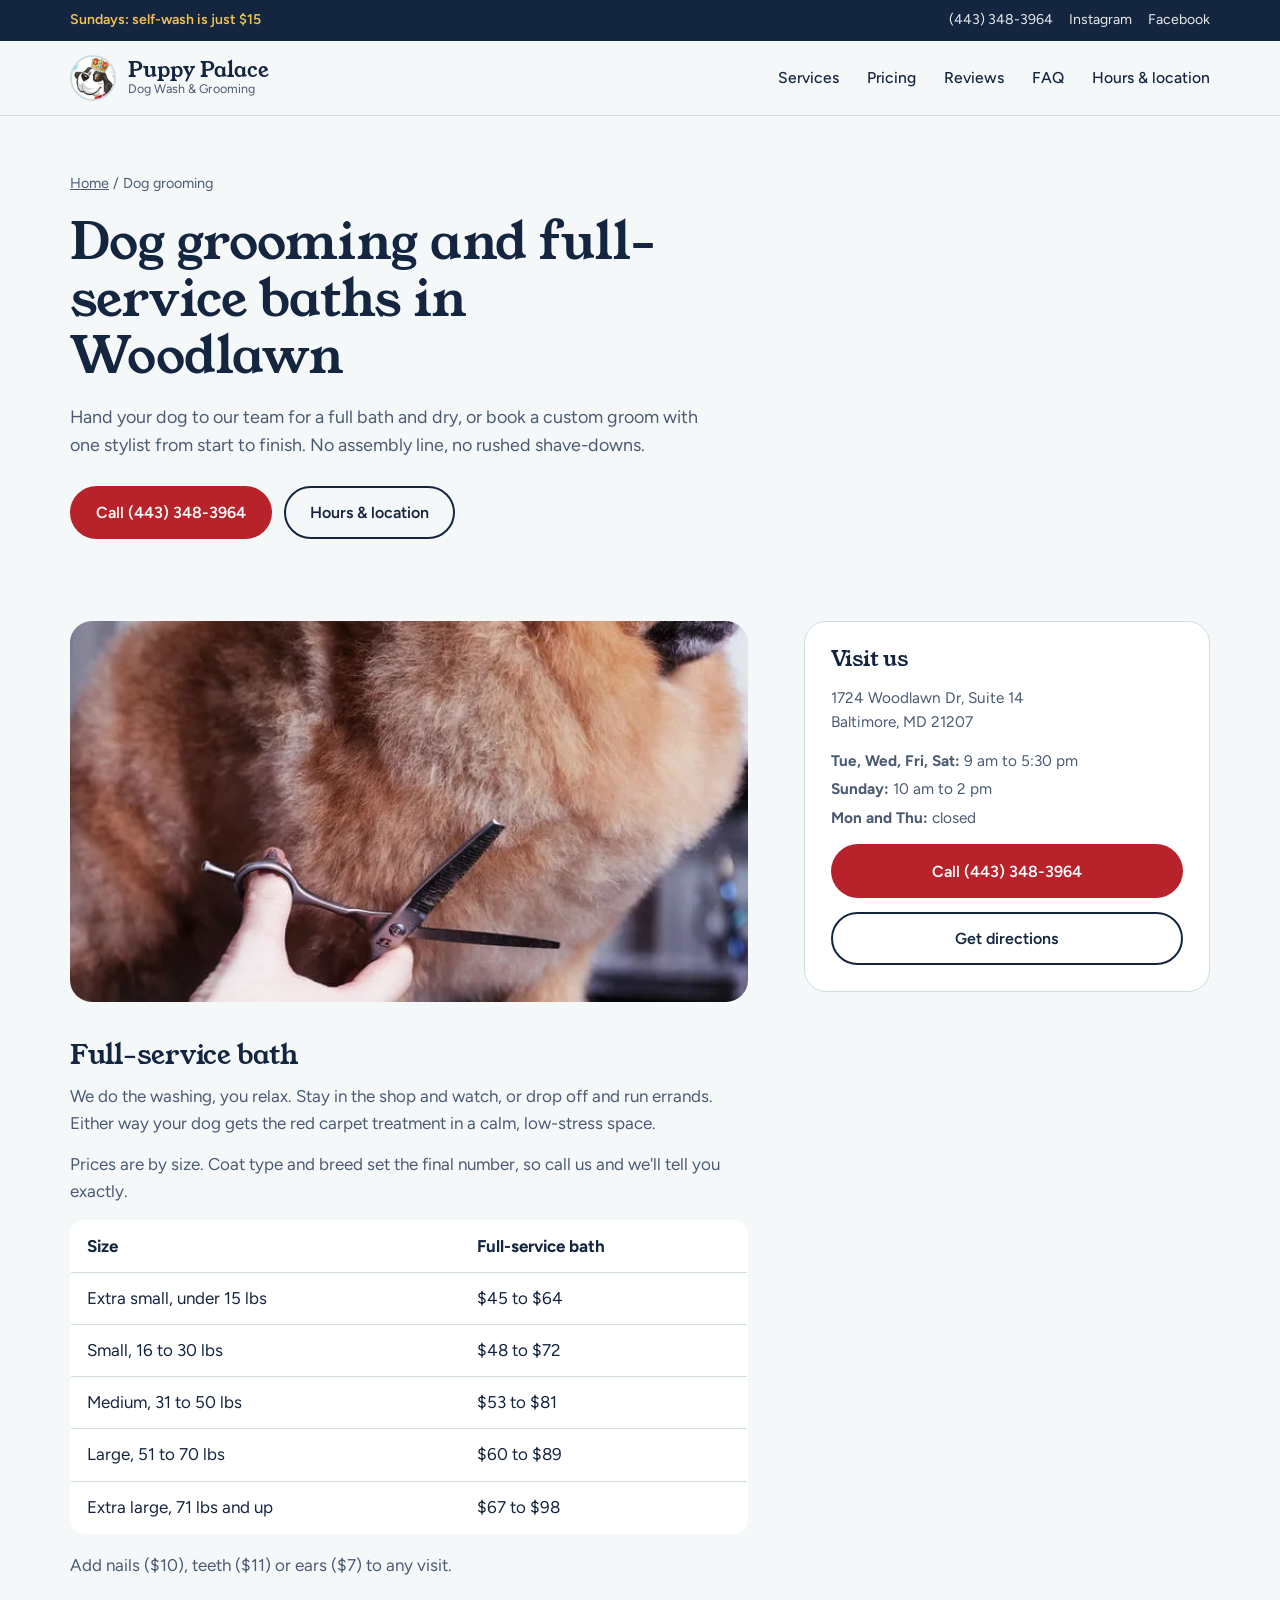
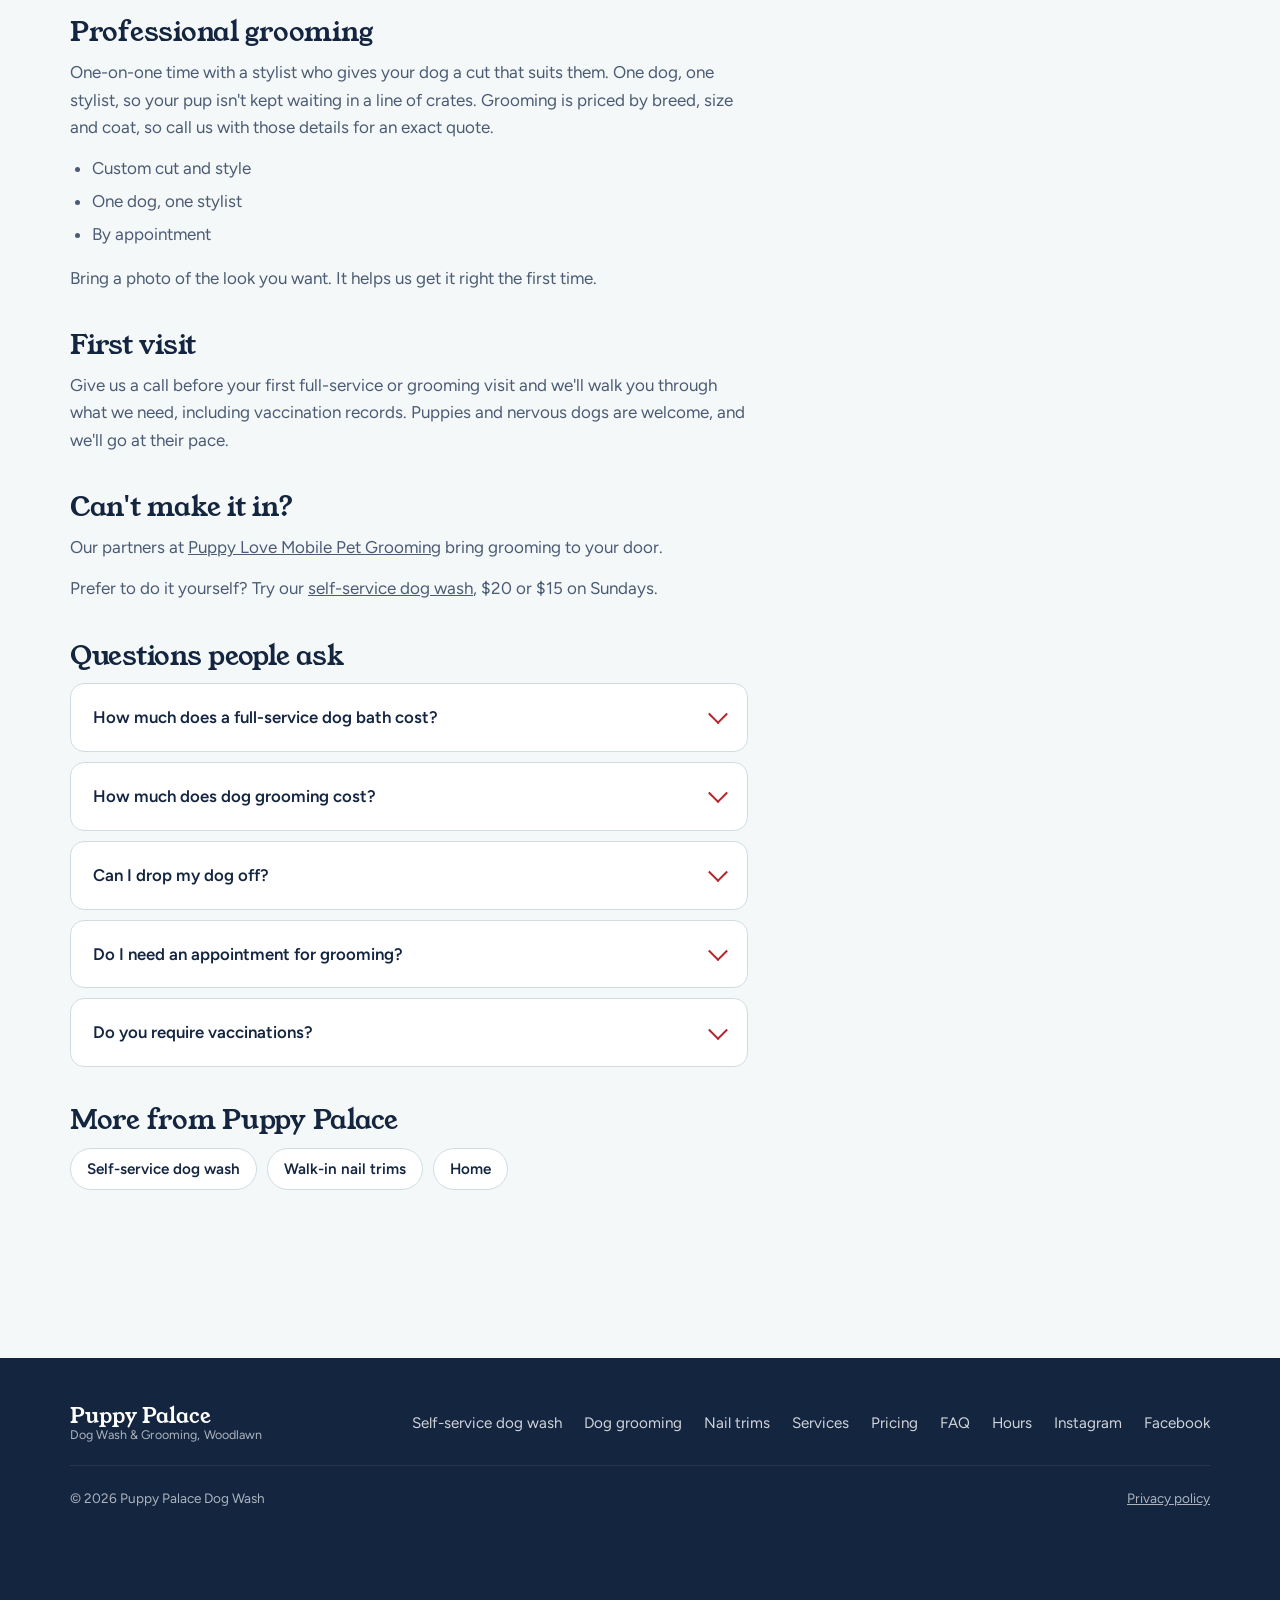
==== dog-grooming/index.html @ ab63281a "SEO: service pages, canonical URLs, shared CSS, schema, sitemap Co-Authored-By: Claude Opus 5.5 <nor" ====
<!doctype html>
<html lang="en">
<head>
<meta charset="utf-8">
<meta name="viewport" content="width=device-width, initial-scale=1">
<title>Dog Grooming &amp; Full-Service Baths in Woodlawn, Baltimore | Puppy Palace</title>
<meta name="description" content="Full-service dog baths from $45 and one-on-one professional grooming in Woodlawn, Baltimore. Stay and watch or drop off. Call (443) 348-3964 for a quote.">
<link rel="canonical" href="https://puppypalacedogwash.com/dog-grooming/">
<link rel="icon" href="/img/mascot-head.webp">
<meta property="og:title" content="Dog Grooming &amp; Full-Service Baths in Woodlawn, Baltimore | Puppy Palace">
<meta property="og:description" content="Full-service dog baths from $45 and one-on-one professional grooming in Woodlawn, Baltimore. Stay and watch or drop off. Call (443) 348-3964 for a quote.">
<meta property="og:url" content="https://puppypalacedogwash.com/dog-grooming/">
<meta property="og:image" content="https://puppypalacedogwash.com/img/groom.webp">
<link rel="preconnect" href="https://fonts.googleapis.com">
<link rel="preconnect" href="https://fonts.gstatic.com" crossorigin>
<link media="print" onload="this.media='all'" href="https://fonts.googleapis.com/css2?family=Young+Serif&family=Figtree:wght@400;500;600;700&display=swap" rel="stylesheet">
<link rel="stylesheet" href="/css/site.css">
<script type="application/ld+json">
{"@context": "https://schema.org", "@graph": [{"@type": "BreadcrumbList", "itemListElement": [{"@type": "ListItem", "position": 1, "name": "Home", "item": "https://puppypalacedogwash.com/"}, {"@type": "ListItem", "position": 2, "name": "Dog grooming", "item": "https://puppypalacedogwash.com/dog-grooming/"}]}, {"@type": "Service", "name": "Dog grooming and full-service dog baths", "serviceType": "Dog grooming", "url": "https://puppypalacedogwash.com/dog-grooming/", "areaServed": ["Woodlawn", "Windsor Mill", "Gwynn Oak", "Catonsville", "Randallstown", "Pikesville", "Baltimore"], "provider": {"@type": "PetGrooming", "name": "Puppy Palace Dog Wash", "telephone": "+1-443-348-3964", "url": "https://puppypalacedogwash.com/", "address": {"@type": "PostalAddress", "streetAddress": "1724 Woodlawn Dr, Suite 14", "addressLocality": "Baltimore", "addressRegion": "MD", "postalCode": "21207", "addressCountry": "US"}}}, {"@type": "FAQPage", "mainEntity": [{"@type": "Question", "name": "How much does a full-service dog bath cost?", "acceptedAnswer": {"@type": "Answer", "text": "From $45 for extra small dogs up to $67 to $98 for dogs 71 lbs and over. Coat type and breed set the final price."}}, {"@type": "Question", "name": "How much does dog grooming cost?", "acceptedAnswer": {"@type": "Answer", "text": "It depends on breed, size and coat. Call (443) 348-3964 with those details and we will give you an exact price."}}, {"@type": "Question", "name": "Can I drop my dog off?", "acceptedAnswer": {"@type": "Answer", "text": "Yes. For a full-service wash you can wait in the shop or drop off and run errands."}}, {"@type": "Question", "name": "Do I need an appointment for grooming?", "acceptedAnswer": {"@type": "Answer", "text": "Yes. Full-service baths and professional grooming are by appointment. Call (443) 348-3964 to book."}}, {"@type": "Question", "name": "Do you require vaccinations?", "acceptedAnswer": {"@type": "Answer", "text": "Call us before your first full-service or grooming visit and we will walk you through what we need."}}]}]}
</script>
</head>
<body>

<div class="strip">
  <div class="wrap">
    <span class="sunday">Sundays: self-wash is just $15</span>
    <div class="socials">
      <a class="hide-sm" href="tel:+14433483964">(443) 348-3964</a>
      <a href="https://www.instagram.com/puppypalacedogwash/" target="_blank" rel="noopener">Instagram</a>
      <a href="https://www.facebook.com/Puppy-Palace-Dog-Wash-102035642489601/" target="_blank" rel="noopener">Facebook</a>
    </div>
  </div>
</div>

<header class="site">
  <div class="wrap">
    <a class="brand" href="/" aria-label="Puppy Palace Dog Wash home">
      <img src="/img/mascot-head.webp" alt="">
      <span>Puppy Palace<small>Dog Wash &amp; Grooming</small></span>
    </a>
    <button class="menu-toggle" aria-label="Open menu" aria-expanded="false" aria-controls="nav">
      <svg viewBox="0 0 24 24" fill="none" stroke="currentColor" stroke-width="2" stroke-linecap="round"><path d="M4 7h16M4 12h16M4 17h16"/></svg>
    </button>
    <nav class="main" id="nav">
      <a href="/#services">Services</a>
      <a href="/#pricing">Pricing</a>
      <a href="/#reviews">Reviews</a>
      <a href="/#faq">FAQ</a>
      <a href="/#visit">Hours &amp; location</a>
    </nav>
  </div>
</header>

<main id="top">
<section class="page-hero">
  <div class="wrap">
    <p class="crumbs"><a href="/">Home</a> / Dog grooming</p>
    <h1>Dog grooming and full-service baths in Woodlawn</h1>
    <p class="lead">Hand your dog to our team for a full bath and dry, or book a custom groom with one stylist from start to finish. No assembly line, no rushed shave-downs.</p>
    <div class="hero-actions">
      <a class="btn btn-carpet" href="tel:+14433483964">Call (443) 348-3964</a>
      <a class="btn btn-line" href="/#visit">Hours &amp; location</a>
    </div>
  </div>
</section>

<section>
  <div class="wrap page-grid">
    <article class="prose">
      <figure class="page-photo"><img src="/img/groom.webp" alt="A Puppy Palace groomer styling a dog on the grooming table" width="1200" height="675"></figure>
      <h2>Full-service bath</h2>
      <p>We do the washing, you relax. Stay in the shop and watch, or drop off and run errands. Either way your dog gets the red carpet treatment in a calm, low-stress space.</p>
      <p>Prices are by size. Coat type and breed set the final number, so call us and we'll tell you exactly.</p>
      <table>
        <tr><th>Size</th><th>Full-service bath</th></tr>
        <tr><td>Extra small, under 15 lbs</td><td>$45 to $64</td></tr>
        <tr><td>Small, 16 to 30 lbs</td><td>$48 to $72</td></tr>
        <tr><td>Medium, 31 to 50 lbs</td><td>$53 to $81</td></tr>
        <tr><td>Large, 51 to 70 lbs</td><td>$60 to $89</td></tr>
        <tr><td>Extra large, 71 lbs and up</td><td>$67 to $98</td></tr>
      </table>
      <p>Add nails ($10), teeth ($11) or ears ($7) to any visit.</p>

      <h2>Professional grooming</h2>
      <p>One-on-one time with a stylist who gives your dog a cut that suits them. One dog, one stylist, so your pup isn't kept waiting in a line of crates. Grooming is priced by breed, size and coat, so call us with those details for an exact quote.</p>
      <ul>
        <li>Custom cut and style</li>
        <li>One dog, one stylist</li>
        <li>By appointment</li>
      </ul>
      <p>Bring a photo of the look you want. It helps us get it right the first time.</p>

      <h2>First visit</h2>
      <p>Give us a call before your first full-service or grooming visit and we'll walk you through what we need, including vaccination records. Puppies and nervous dogs are welcome, and we'll go at their pace.</p>

      <h2>Can't make it in?</h2>
      <p>Our partners at <a href="https://www.puppylovemobilepetgrooming.com/" target="_blank" rel="noopener">Puppy Love Mobile Pet Grooming</a> bring grooming to your door.</p>
      <p>Prefer to do it yourself? Try our <a href="/self-service-dog-wash/">self-service dog wash</a>, $20 or $15 on Sundays.</p>

      <h2>Questions people ask</h2>
      <div class="faq" style="background:none"><div class="faq-list">
<details><summary>How much does a full-service dog bath cost?</summary><p>From $45 for extra small dogs up to $67 to $98 for dogs 71 lbs and over. Coat type and breed set the final price.</p></details>
<details><summary>How much does dog grooming cost?</summary><p>It depends on breed, size and coat. Call (443) 348-3964 with those details and we will give you an exact price.</p></details>
<details><summary>Can I drop my dog off?</summary><p>Yes. For a full-service wash you can wait in the shop or drop off and run errands.</p></details>
<details><summary>Do I need an appointment for grooming?</summary><p>Yes. Full-service baths and professional grooming are by appointment. Call (443) 348-3964 to book.</p></details>
<details><summary>Do you require vaccinations?</summary><p>Call us before your first full-service or grooming visit and we will walk you through what we need.</p></details>
      </div></div>
      <h2>More from Puppy Palace</h2>
      <div class="related"><a href="/self-service-dog-wash/">Self-service dog wash</a><a href="/dog-nail-trim/">Walk-in nail trims</a><a href="/">Home</a></div>
    </article>
    <aside class="side" aria-label="Visit Puppy Palace">
  <h2>Visit us</h2>
  <p>1724 Woodlawn Dr, Suite 14<br>Baltimore, MD 21207</p>
  <ul>
    <li><strong>Tue, Wed, Fri, Sat:</strong> 9 am to 5:30 pm</li>
    <li><strong>Sunday:</strong> 10 am to 2 pm</li>
    <li><strong>Mon and Thu:</strong> closed</li>
  </ul>
  <a class="btn btn-carpet" href="tel:+14433483964">Call (443) 348-3964</a>
  <a class="btn btn-line" href="https://www.google.com/maps/dir/?api=1&amp;destination=1724+Woodlawn+Dr+Suite+14+Baltimore+MD+21207" target="_blank" rel="noopener">Get directions</a>
</aside>
  </div>
</section>
</main>

<footer>
  <div class="wrap">
    <a class="brand" href="/#top"><span>Puppy Palace<small>Dog Wash &amp; Grooming, Woodlawn</small></span></a>
    <nav aria-label="Footer">
      <a href="/self-service-dog-wash/">Self-service dog wash</a>
      <a href="/dog-grooming/">Dog grooming</a>
      <a href="/dog-nail-trim/">Nail trims</a>
      <a href="/#services">Services</a>
      <a href="/#pricing">Pricing</a>
      <a href="/#faq">FAQ</a>
      <a href="/#visit">Hours</a>
      <a href="https://www.instagram.com/puppypalacedogwash/" target="_blank" rel="noopener">Instagram</a>
      <a href="https://www.facebook.com/Puppy-Palace-Dog-Wash-102035642489601/" target="_blank" rel="noopener">Facebook</a>
    </nav>
    <div class="fine">
      <span>© <span id="yr">2026</span> Puppy Palace Dog Wash</span>
      <a href="https://www.privacypolicies.com/live/67c50e00-9406-4474-bad3-6140c45a0bdb" target="_blank" rel="noopener">Privacy policy</a>
    </div>
  </div>
</footer>

<div class="actionbar">
  <a class="btn btn-carpet" href="tel:+14433483964">Call (443) 348-3964</a>
</div>

<script>
(function(){var t=document.querySelector('.menu-toggle'),n=document.getElementById('nav');
t.addEventListener('click',function(){var o=n.classList.toggle('open');t.setAttribute('aria-expanded',o)});
var y=document.getElementById('yr');if(y)y.textContent=new Date().getFullYear();})();
</script>
</body>
</html>
---- css/site.css ----
:root{
  --paper:#F5F8F9;
  --foam:#E1EEF2;
  --ink:#142540;
  --ink-soft:#4A5B73;
  --carpet:#B8232B;
  --carpet-deep:#8E1820;
  --sun:#F2C14E;
  --line:#CFDDE3;
  --white:#FFFFFF;
  --radius-lg:22px;
  --radius-sm:10px;
  --wrap:1180px;
}
*{box-sizing:border-box;margin:0;padding:0}
html{scroll-behavior:smooth}
@media (prefers-reduced-motion:reduce){html{scroll-behavior:auto}*{animation:none!important;transition:none!important}}
body{background:var(--paper);color:var(--ink);font-family:"Figtree",system-ui,sans-serif;font-size:17px;line-height:1.6;-webkit-font-smoothing:antialiased}
img{display:block;max-width:100%}
a{color:inherit}
:focus-visible{outline:3px solid var(--sun);outline-offset:3px;border-radius:6px}
.wrap{max-width:var(--wrap);margin:0 auto;padding:0 20px}
h1,h2,h3{font-family:"Young Serif",Georgia,serif;font-weight:400;line-height:1.12;letter-spacing:-.01em}
h1{font-size:clamp(2.4rem,5.6vw,4.2rem)}
h2{font-size:clamp(1.9rem,3.6vw,2.7rem)}
h3{font-size:1.45rem}
p{max-width:62ch}

/* buttons */
.btn{display:inline-flex;align-items:center;justify-content:center;gap:.5em;font:600 1rem "Figtree",sans-serif;text-decoration:none;padding:.95em 1.5em;border-radius:999px;border:2px solid transparent;cursor:pointer;transition:background .2s,color .2s,border-color .2s}
.btn-carpet{background:var(--carpet);color:#fff}
.btn-carpet:hover{background:var(--carpet-deep)}
.btn-line{border-color:var(--ink);color:var(--ink)}
.btn-line:hover{background:var(--ink);color:#fff}
.btn svg{width:18px;height:18px}

/* top strip */
.strip{background:var(--ink);color:#fff;font-size:.88rem}
.strip .wrap{display:flex;justify-content:space-between;align-items:center;gap:16px;padding-top:9px;padding-bottom:9px}
.strip a{text-decoration:none;opacity:.9}
.strip a:hover{opacity:1;text-decoration:underline}
.strip .socials{display:flex;gap:16px}
.strip .sunday{color:var(--sun);font-weight:600}

/* header */
header.site{position:sticky;top:0;z-index:40;background:rgba(245,248,249,.92);backdrop-filter:blur(10px);-webkit-backdrop-filter:blur(10px);border-bottom:1px solid var(--line)}
header.site .wrap{display:flex;align-items:center;justify-content:space-between;height:74px;gap:20px}
.brand{display:flex;align-items:center;gap:12px;text-decoration:none}
.brand img{width:46px;height:46px;object-fit:cover;border-radius:50%;background:#fff;border:2px solid var(--line)}
.brand span{font-family:"Young Serif",serif;font-size:1.3rem;line-height:1.05}
.brand small{display:block;font-family:"Figtree",sans-serif;font-size:.78rem;color:var(--ink-soft);letter-spacing:.01em}
nav.main{display:flex;align-items:center;gap:28px}
nav.main a{text-decoration:none;font-weight:500;font-size:.98rem}
nav.main a:not(.btn):hover{color:var(--carpet)}
nav.main .btn{padding:.7em 1.25em}
.menu-toggle{display:none;background:none;border:0;width:44px;height:44px;cursor:pointer;color:var(--ink)}
.menu-toggle svg{width:26px;height:26px}

/* hero */
.hero{position:relative;overflow:hidden;padding:64px 0 0}
.hero .wrap{display:grid;grid-template-columns:1.1fr .9fr;gap:56px;align-items:end}
.hero-copy{padding-bottom:72px}
.hero-copy .where{display:inline-flex;align-items:center;gap:8px;font-weight:600;color:var(--carpet);margin-bottom:22px}
.hero-copy .where svg{width:18px;height:18px}
.hero-copy h1{margin-bottom:22px}
.hero-copy p.lead{font-size:1.15rem;color:var(--ink-soft);margin-bottom:32px}
.hero-actions{display:flex;flex-wrap:wrap;gap:12px;margin-bottom:34px}
.status{display:inline-flex;align-items:center;gap:10px;background:var(--white);border:1px solid var(--line);border-radius:999px;padding:9px 16px 9px 12px;font-size:.95rem}
.dot{width:10px;height:10px;border-radius:50%;background:#9AA8B5;flex:none}
.dot.open{background:#2E9E5B;box-shadow:0 0 0 4px rgba(46,158,91,.18)}
.dot.closed{background:var(--carpet)}

/* the red carpet: the one bold move */
.runner{position:relative;align-self:stretch;display:flex;justify-content:center}
.runner::before{content:"";position:absolute;top:-64px;bottom:0;left:50%;transform:translateX(-50%);width:72%;
  background:
    repeating-linear-gradient(90deg,rgba(0,0,0,.05) 0 2px,transparent 2px 6px),
    linear-gradient(180deg,var(--carpet-deep),var(--carpet) 35%,var(--carpet));
  border-left:6px double var(--sun);border-right:6px double var(--sun)}
.runner figure{position:relative;margin-top:8px;width:100%;max-width:420px;aspect-ratio:3/4;border-radius:200px 200px var(--radius-lg) var(--radius-lg);overflow:hidden;background:var(--foam);border:8px solid var(--paper);box-shadow:0 30px 60px -30px rgba(20,37,64,.55)}
.runner figure img{width:100%;height:100%;object-fit:cover}
.runner figure.mascot{background:#fff;aspect-ratio:5/7;display:flex;flex-direction:column;align-items:center;padding:58px 20px 14px;gap:2px}
.runner figure.mascot img{height:auto;object-fit:contain}
.runner figure.mascot .tag{width:86%;flex:none}
.runner figure.mascot .dog{width:100%;flex:1;min-height:0;height:100%}
@media (prefers-reduced-motion:no-preference){.runner figure.mascot .tag{animation:rise .7s .9s cubic-bezier(.2,.7,.2,1) both}}
.sun-tag{position:absolute;right:-6px;bottom:56px;background:var(--sun);color:var(--ink);border-radius:50%;width:132px;height:132px;display:flex;flex-direction:column;align-items:center;justify-content:center;text-align:center;transform:rotate(-8deg);box-shadow:0 14px 30px -14px rgba(20,37,64,.5)}
.sun-tag b{font-family:"Young Serif",serif;font-size:2.3rem;font-weight:400;line-height:1}
.sun-tag span{font-size:.82rem;font-weight:600;line-height:1.2;margin-top:4px}

/* sections */
section{padding:96px 0}
.section-head{display:flex;justify-content:space-between;align-items:end;gap:32px;margin-bottom:48px;flex-wrap:wrap}
.section-head p{color:var(--ink-soft)}

/* services */
.services{background:var(--white);border-top:1px solid var(--line);border-bottom:1px solid var(--line)}
.svc-grid{display:grid;grid-template-columns:repeat(3,1fr);gap:40px}
.svc figure{aspect-ratio:4/5;border-radius:var(--radius-lg);overflow:hidden;background:var(--foam);margin-bottom:22px}
.svc figure img{width:100%;height:100%;object-fit:cover}
.svc .price{display:flex;align-items:baseline;justify-content:space-between;gap:12px;border-bottom:1px solid var(--line);padding-bottom:12px;margin-bottom:14px}
.svc .price strong{font-family:"Young Serif",serif;font-weight:400;font-size:1.5rem;color:var(--carpet)}
.svc .price small{font-size:.92rem;color:var(--ink-soft)}
.svc p{color:var(--ink-soft);margin-bottom:14px}
.svc ul{list-style:none;display:grid;gap:6px;margin-bottom:18px;font-size:.96rem}
.svc li{padding-left:24px;position:relative}
.svc li::before{content:"";position:absolute;left:2px;top:.55em;width:10px;height:10px;border-radius:50%;border:2px solid var(--carpet)}
.svc a.more{font-weight:600;color:var(--carpet);text-decoration:none;border-bottom:2px solid currentColor;padding-bottom:2px}
.svc a.more:hover{color:var(--carpet-deep)}
.pill{display:inline-block;font-size:.85rem;font-weight:600;padding:4px 12px;border-radius:999px;background:var(--foam);margin-bottom:12px}

/* full service sizer */
.sizer{display:grid;grid-template-columns:1fr 1fr;gap:56px;align-items:center}
.sizes{display:grid;grid-template-columns:repeat(5,1fr);gap:8px;margin:28px 0 22px}
.sizes button{font:600 .95rem "Figtree",sans-serif;background:var(--white);color:var(--ink);border:1.5px solid var(--line);border-radius:var(--radius-sm);padding:14px 4px 12px;cursor:pointer;display:flex;flex-direction:column;align-items:center;gap:6px;transition:border-color .15s,background .15s}
.sizes button:hover{border-color:var(--ink)}
.sizes button[aria-pressed="true"]{background:var(--ink);color:#fff;border-color:var(--ink)}
.sizes svg{height:28px;width:auto;fill:currentColor}
.sizes small{font-weight:500;font-size:.75rem;opacity:.75}
.quote{background:var(--ink);color:#fff;border-radius:var(--radius-lg);padding:40px;position:relative;overflow:hidden}
.quote .label{opacity:.75;font-size:.95rem}
.quote .range{font-family:"Young Serif",serif;font-size:clamp(2.6rem,6vw,4rem);line-height:1.05;margin:8px 0 6px}
.quote .weight{opacity:.8;margin-bottom:26px}
.quote p.note{opacity:.75;font-size:.95rem;margin-bottom:24px}
.quote .btn-carpet{border-color:transparent}
.quote::after{content:"";position:absolute;right:-60px;top:-60px;width:200px;height:200px;border-radius:50%;border:24px solid rgba(255,255,255,.05)}

/* extras */
.extras{background:var(--foam)}
.extras table{width:100%;border-collapse:collapse;background:var(--white);border-radius:var(--radius-lg);overflow:hidden}
.extras th,.extras td{padding:22px 26px;text-align:left;border-bottom:1px solid var(--line)}
.extras tr:last-child td{border-bottom:0}
.extras thead th{font-size:.92rem;font-weight:600;color:var(--ink-soft);background:var(--paper)}
.extras td:first-child{font-family:"Young Serif",serif;font-size:1.2rem}
.extras td span{display:block;font-family:"Figtree",sans-serif;font-size:.92rem;color:var(--ink-soft);margin-top:2px}
.extras td.num{font-weight:700;font-size:1.15rem;white-space:nowrap}
.extras td.num.save{color:var(--carpet)}

/* gallery */
.gallery{display:grid;grid-template-columns:1.35fr 1fr;grid-template-rows:auto auto;gap:16px}
.gallery figure{border-radius:var(--radius-lg);overflow:hidden;background:var(--foam);aspect-ratio:3/4}
.gallery .g-big{grid-row:1/3;aspect-ratio:auto;min-height:520px}
.gallery img{width:100%;height:100%;object-fit:cover}
.gallery .note{background:var(--white);border:1px solid var(--line);border-radius:var(--radius-lg);padding:28px;display:flex;align-items:center;justify-content:space-between;gap:20px;flex-wrap:wrap}
.gallery .note p{font-family:"Young Serif",serif;font-size:1.35rem;line-height:1.3}


/* reviews */
.reviews{padding-top:24px}
.rev-grid{display:grid;grid-template-columns:repeat(3,1fr);gap:20px}
.rev{background:var(--white);border:1px solid var(--line);border-radius:var(--radius-lg);padding:28px;display:flex;flex-direction:column;gap:16px}
.rev:nth-child(2){background:var(--ink);color:#fff;border-color:var(--ink)}
.rev:nth-child(2) small{color:rgba(255,255,255,.7)}
.stars{color:var(--sun);letter-spacing:3px;font-size:1.1rem}
.rev blockquote{font-family:"Young Serif",serif;font-size:1.18rem;line-height:1.45;flex:1}
.rev figcaption{display:flex;align-items:center;gap:12px}
.rev figcaption small{display:block;color:var(--ink-soft);font-size:.88rem}
.avatar{width:42px;height:42px;border-radius:50%;background:var(--carpet);color:#fff;display:grid;place-items:center;font-weight:700}

/* faq */
.faq{background:var(--foam)}
.faq-grid{display:grid;grid-template-columns:.8fr 1.2fr;gap:56px;align-items:start}
.faq-intro{position:sticky;top:110px}
.faq-intro p{color:var(--ink-soft);margin-top:14px}
.faq-intro a{color:var(--carpet);font-weight:600}
.faq-list{display:grid;gap:10px}
.faq details{background:var(--white);border:1px solid var(--line);border-radius:14px;overflow:hidden}
.faq summary{list-style:none;cursor:pointer;padding:20px 56px 20px 22px;font-weight:600;font-size:1.05rem;position:relative}
.faq summary::-webkit-details-marker{display:none}
.faq summary::after{content:"";position:absolute;right:22px;top:50%;width:12px;height:12px;border-right:2px solid var(--carpet);border-bottom:2px solid var(--carpet);transform:translateY(-70%) rotate(45deg);transition:transform .2s}
.faq details[open] summary::after{transform:translateY(-30%) rotate(-135deg)}
.faq details p{padding:0 22px 22px;color:var(--ink-soft)}
.faq details p a{color:var(--carpet);font-weight:600}

/* visit */
.visit{background:var(--white);border-top:1px solid var(--line)}
.visit-grid{display:grid;grid-template-columns:1fr 1fr;gap:56px}
.hours{list-style:none;margin:26px 0 30px;border-top:1px solid var(--line)}
.hours li{display:flex;justify-content:space-between;padding:13px 4px;border-bottom:1px solid var(--line)}
.hours li.closed span:last-child{color:var(--ink-soft)}
.hours li.today{background:var(--foam);border-radius:var(--radius-sm);font-weight:700;padding-left:14px;padding-right:14px}
.hours li.sun span:last-child::after{content:"$15 self-wash";margin-left:10px;font-size:.78rem;font-weight:700;background:var(--sun);padding:2px 9px;border-radius:999px;vertical-align:2px}
.contact-list{display:grid;gap:16px;margin-bottom:28px}
.contact-list a,.contact-list div{display:flex;gap:14px;align-items:flex-start;text-decoration:none}
.contact-list svg{width:22px;height:22px;flex:none;color:var(--carpet);margin-top:3px}
.contact-list a:hover strong{color:var(--carpet)}
.contact-list strong{display:block;font-weight:600}
.contact-list small{color:var(--ink-soft);font-size:.92rem}
.map{border-radius:var(--radius-lg);overflow:hidden;border:1px solid var(--line);min-height:420px;height:100%;background:var(--foam)}
.map iframe{width:100%;height:100%;min-height:420px;border:0;display:block}
.partner{margin-top:28px;padding:22px 24px;border-radius:var(--radius-lg);background:var(--paper);border:1px dashed var(--line);font-size:.98rem}
.partner a{font-weight:600;color:var(--carpet)}
.partner img{display:block;height:34px;width:auto;margin-bottom:10px;border-radius:4px}

/* footer */
footer{background:var(--ink);color:#fff;padding:48px 0 110px}
footer .wrap{display:flex;justify-content:space-between;gap:24px;flex-wrap:wrap;align-items:center}
footer .brand span{color:#fff}
footer .brand small{color:rgba(255,255,255,.65)}
footer nav{display:flex;gap:22px;flex-wrap:wrap;font-size:.95rem}
footer nav a{text-decoration:none;opacity:.8}
footer nav a:hover{opacity:1;text-decoration:underline}
footer .fine{width:100%;border-top:1px solid rgba(255,255,255,.12);padding-top:22px;font-size:.85rem;opacity:.65;display:flex;justify-content:space-between;gap:12px;flex-wrap:wrap}

/* mobile action bar */
.actionbar{display:none}

/* page-load moment: the carpet rolls out */
@keyframes roll{from{clip-path:inset(0 0 100% 0)}to{clip-path:inset(0 0 0 0)}}
.runner::before{animation:roll 1.1s cubic-bezier(.65,0,.35,1) both}
@keyframes rise{from{opacity:0;transform:translateY(24px)}to{opacity:1;transform:none}}
.runner figure{animation:rise .8s .55s cubic-bezier(.2,.7,.2,1) both}
.sun-tag{animation:rise .6s 1s both}

/* responsive */
@media (max-width:980px){
  .hero .wrap,.sizer,.visit-grid{grid-template-columns:1fr}
  .hero-copy{padding-bottom:20px}
  .runner{min-height:520px}
  .svc-grid{grid-template-columns:1fr;gap:56px}
  .svc{display:grid;grid-template-columns:1fr 1.2fr;gap:28px;align-items:start}
  .svc figure{margin-bottom:0}
  .gallery{grid-template-columns:1fr 1fr}
  .gallery .g-big{grid-row:auto;min-height:0;aspect-ratio:3/4}
  .gallery .note{grid-column:1/3}
  .rev-grid{grid-template-columns:1fr}
  .faq-grid{grid-template-columns:1fr;gap:28px}
  .faq-intro{position:static}
}
@media (max-width:760px){
  body{font-size:16px}
  .strip .hide-sm{display:none}
  nav.main{position:fixed;inset:74px 0 auto 0;background:var(--paper);flex-direction:column;align-items:stretch;gap:0;padding:8px 20px 22px;border-bottom:1px solid var(--line);transform:translateY(-8px);opacity:0;pointer-events:none;transition:opacity .2s,transform .2s}
  nav.main.open{opacity:1;transform:none;pointer-events:auto}
  nav.main a:not(.btn){padding:14px 0;border-bottom:1px solid var(--line);font-size:1.05rem}
  nav.main .btn{margin-top:16px}
  .menu-toggle{display:inline-flex;align-items:center;justify-content:center}
  .hero{padding-top:40px}
  section{padding:72px 0}
  .runner{min-height:440px}
  .runner figure{max-width:320px}
  .sun-tag{width:108px;height:108px;right:4px;bottom:30px}
  .sun-tag b{font-size:1.9rem}
  .svc{grid-template-columns:1fr}
  .sizes{grid-template-columns:repeat(5,1fr);gap:6px}
  .sizes button{padding:12px 2px 10px;font-size:.85rem}
  .sizes svg{height:22px}
  .quote{padding:30px 24px}
  .extras th,.extras td{padding:16px 14px}
  .extras td:first-child{font-size:1.05rem}
  .map,.map iframe{min-height:320px}
  .actionbar{display:grid;grid-template-columns:1fr;gap:10px;position:fixed;left:0;right:0;bottom:0;z-index:50;padding:12px 16px calc(12px + env(safe-area-inset-bottom));background:rgba(245,248,249,.96);backdrop-filter:blur(10px);-webkit-backdrop-filter:blur(10px);border-top:1px solid var(--line)}
  .actionbar .btn{padding:.85em 1em}
}

/* inner pages */
.page-hero{padding:56px 0 40px}
.crumbs{font-size:.9rem;color:var(--ink-soft);margin-bottom:18px}
.crumbs a{color:var(--ink-soft)}
.page-hero h1{font-family:"Young Serif",serif;font-weight:400;font-size:clamp(2rem,4.4vw,3.2rem);line-height:1.12;max-width:20ch}
.page-hero .lead{max-width:60ch;margin:18px 0 26px;color:var(--ink-soft);font-size:1.12rem}
.page-hero .hero-actions{display:flex;gap:12px;flex-wrap:wrap}
.page-grid{display:grid;grid-template-columns:1.25fr .75fr;gap:56px;align-items:start;padding-bottom:72px}
.prose h2{font-family:"Young Serif",serif;font-weight:400;font-size:1.7rem;margin:38px 0 12px}
.prose h2:first-child{margin-top:0}
.prose p{margin-bottom:14px;color:var(--ink-soft)}
.prose ul{margin:0 0 16px 22px;color:var(--ink-soft)}
.prose li{margin-bottom:6px}
.prose table{width:100%;border-collapse:collapse;background:var(--white);border:1px solid var(--line);border-radius:14px;overflow:hidden;margin:6px 0 18px}
.prose th,.prose td{padding:12px 16px;text-align:left;border-bottom:1px solid var(--line)}
.prose tr:last-child td{border-bottom:0}
.prose blockquote{background:var(--white);border-left:4px solid var(--carpet);padding:16px 20px;border-radius:0 14px 14px 0;margin:10px 0 18px;color:var(--ink)}
.prose blockquote cite{display:block;margin-top:6px;font-style:normal;font-size:.9rem;color:var(--ink-soft)}
.side{position:sticky;top:110px;background:var(--white);border:1px solid var(--line);border-radius:var(--radius-lg);padding:26px;display:grid;gap:14px}
.side h2{font-family:"Young Serif",serif;font-weight:400;font-size:1.3rem}
.side p,.side li{color:var(--ink-soft);font-size:.96rem}
.side ul{list-style:none;display:grid;gap:4px}
.side .btn{width:100%}
.page-photo{border-radius:var(--radius-lg);overflow:hidden;margin-bottom:28px;aspect-ratio:16/9;background:var(--foam)}
.page-photo img{width:100%;height:100%;object-fit:cover}
.related{display:flex;gap:10px;flex-wrap:wrap;margin-top:8px}
.related a{background:var(--white);border:1px solid var(--line);border-radius:999px;padding:8px 16px;color:var(--ink);text-decoration:none;font-weight:600;font-size:.95rem}
.related a:hover{border-color:var(--carpet);color:var(--carpet)}
@media (max-width:860px){.page-grid{grid-template-columns:1fr;gap:32px}.side{position:static}.page-hero{padding:36px 0 24px}}
.page-hero + section{padding-top:8px}
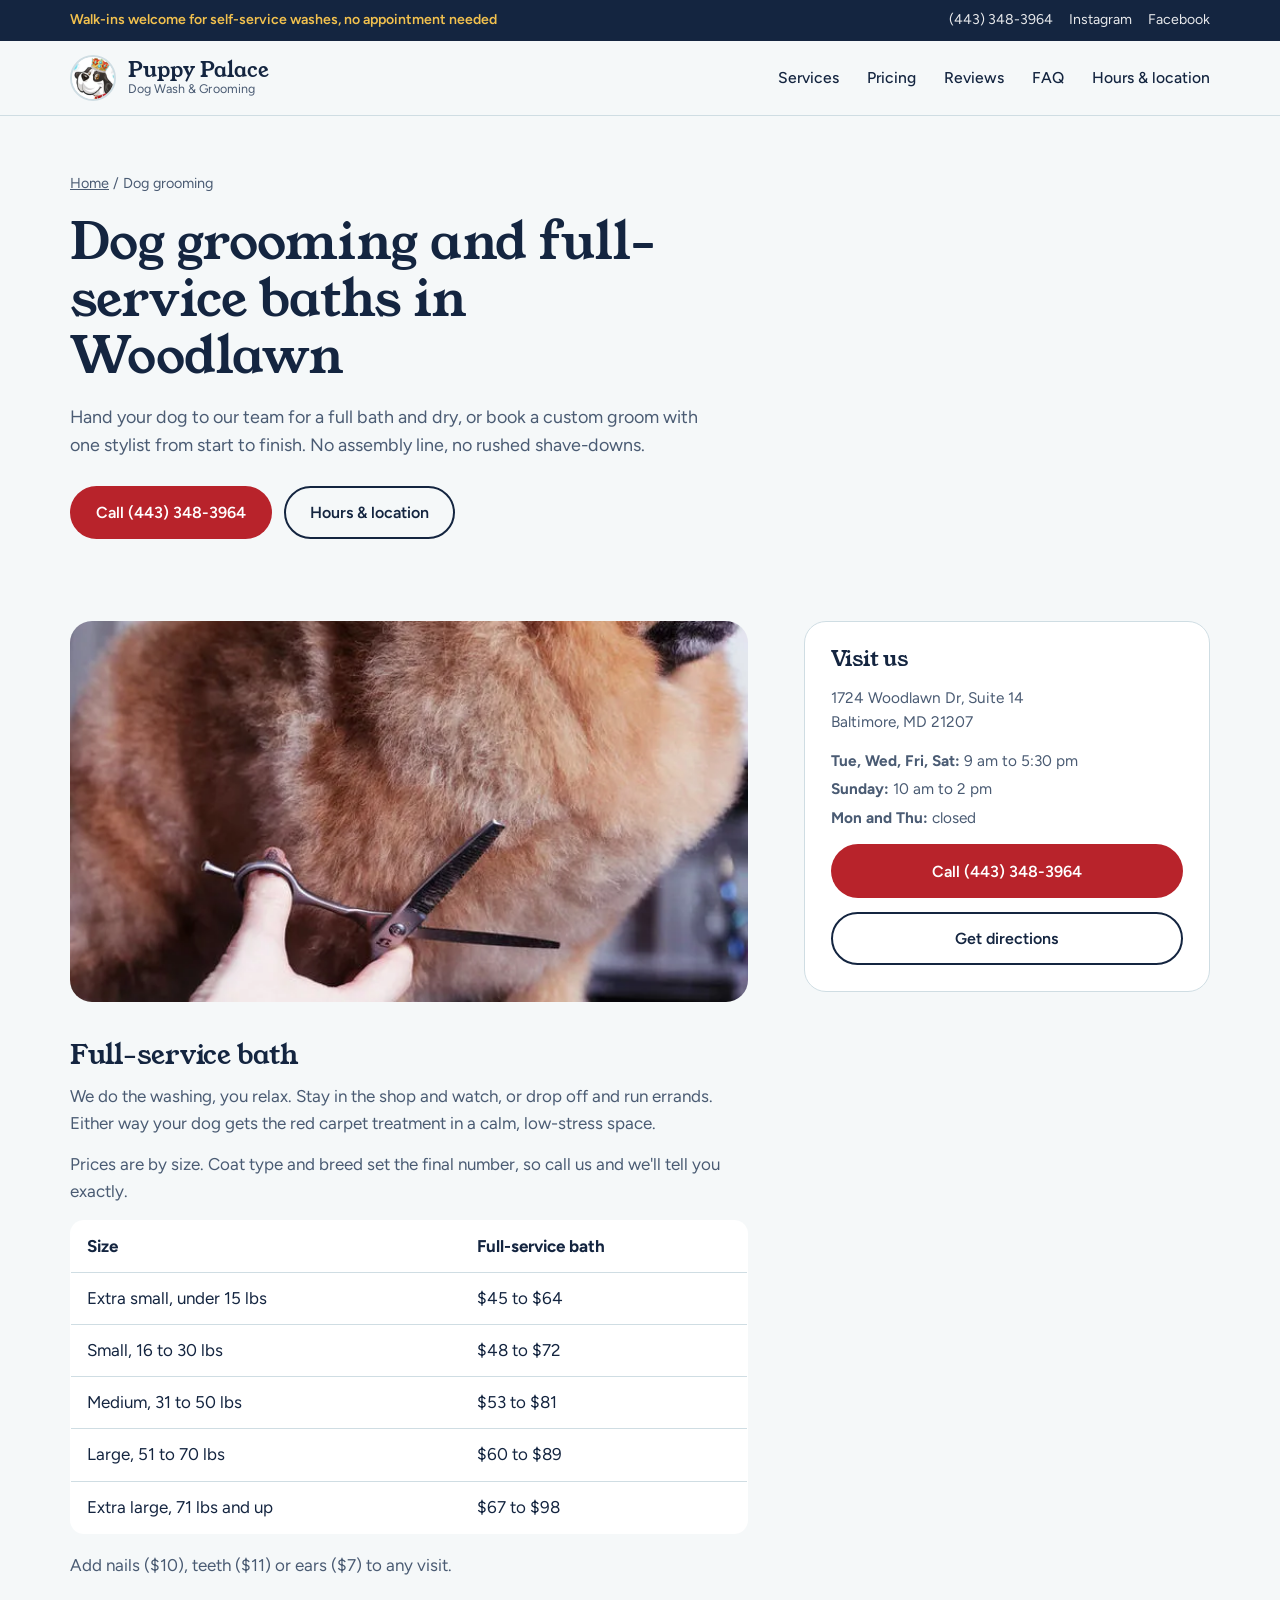
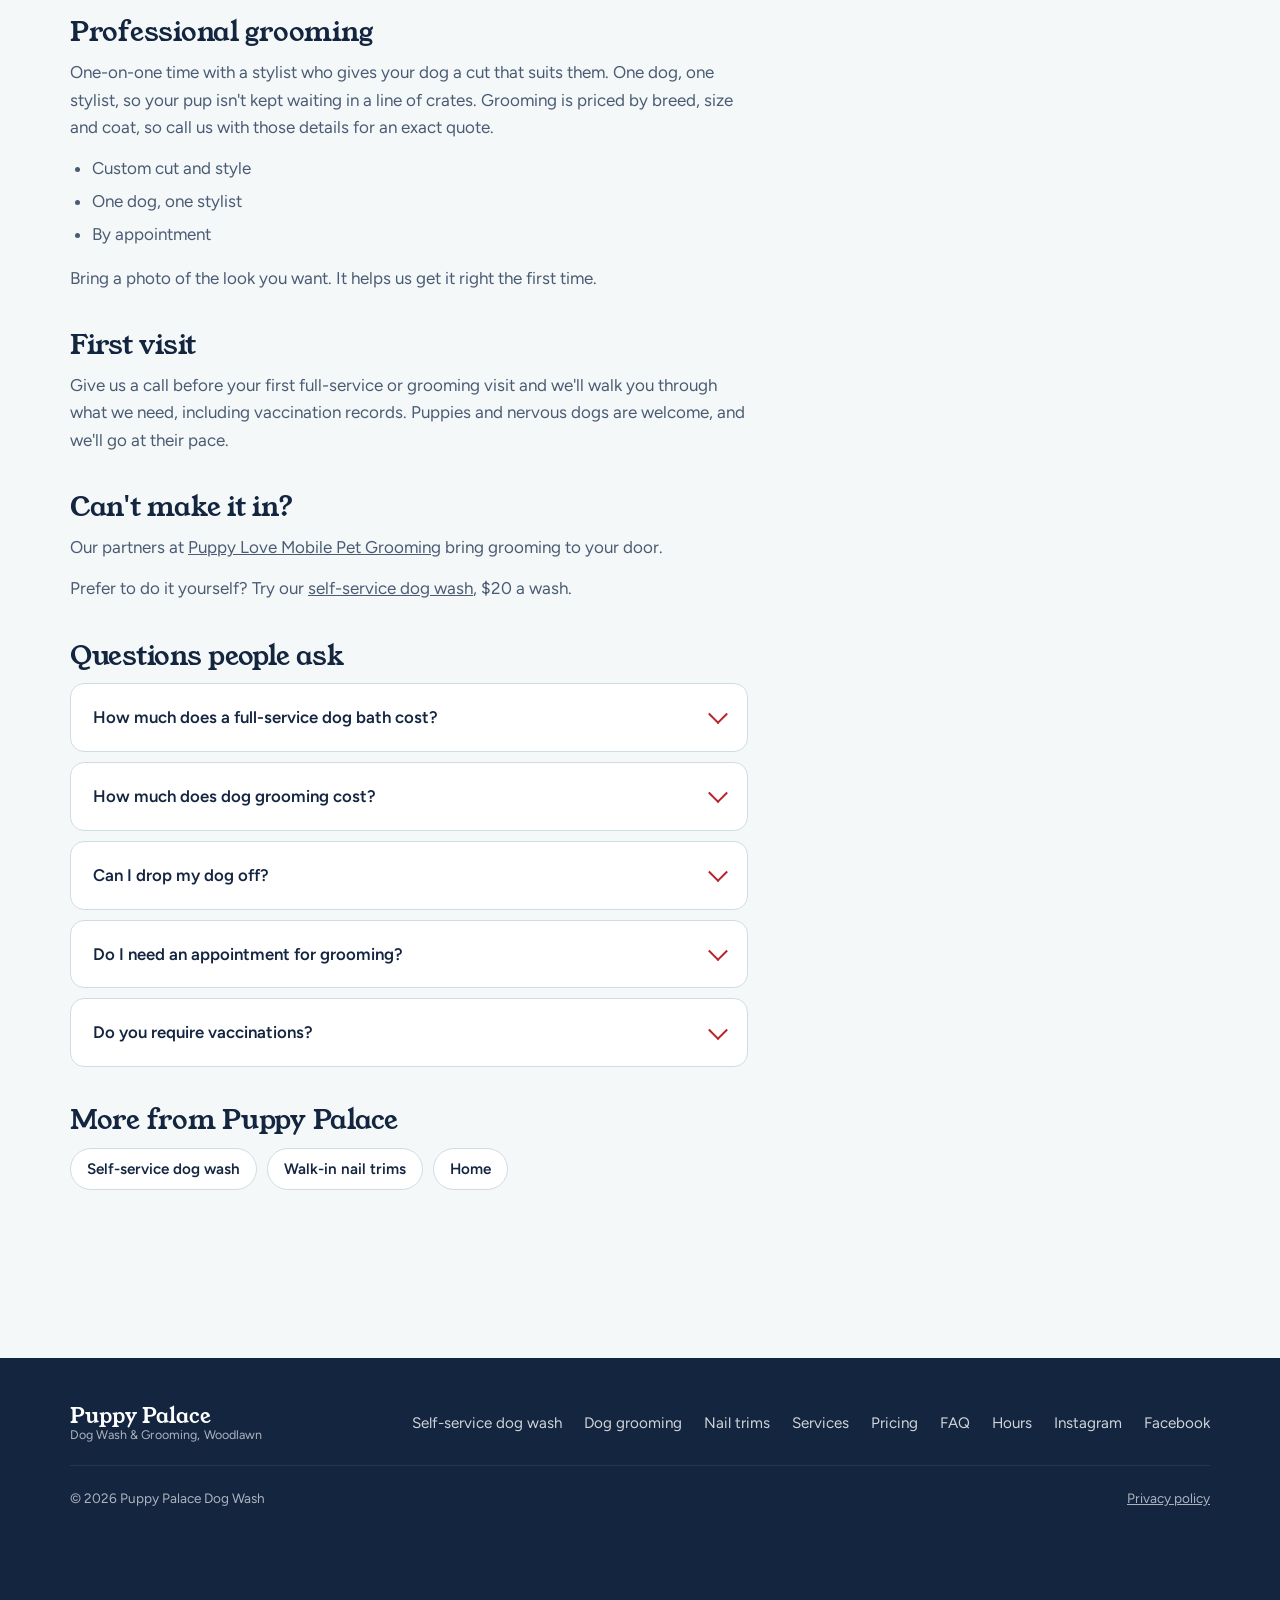
==== commit 23f962ec: "Remove Sunday $15 deal, unified hero, aligned service cards Co-Authored-By: Claude Opus 5.5 <noreply" ====
--- a/dog-grooming/index.html
+++ b/dog-grooming/index.html
@@ -23,7 +23,7 @@
 
 <div class="strip">
   <div class="wrap">
-    <span class="sunday">Sundays: self-wash is just $15</span>
+    <span class="sunday">Walk-ins welcome<span class="hide-sm"> for self-service washes, no appointment needed</span></span>
     <div class="socials">
       <a class="hide-sm" href="tel:+14433483964">(443) 348-3964</a>
       <a href="https://www.instagram.com/puppypalacedogwash/" target="_blank" rel="noopener">Instagram</a>
@@ -95,7 +95,7 @@
 
       <h2>Can't make it in?</h2>
       <p>Our partners at <a href="https://www.puppylovemobilepetgrooming.com/" target="_blank" rel="noopener">Puppy Love Mobile Pet Grooming</a> bring grooming to your door.</p>
-      <p>Prefer to do it yourself? Try our <a href="/self-service-dog-wash/">self-service dog wash</a>, $20 or $15 on Sundays.</p>
+      <p>Prefer to do it yourself? Try our <a href="/self-service-dog-wash/">self-service dog wash</a>, $20 a wash.</p>
 
       <h2>Questions people ask</h2>
       <div class="faq" style="background:none"><div class="faq-list">
--- a/css/site.css
+++ b/css/site.css
@@ -283,3 +283,40 @@
 .related a:hover{border-color:var(--carpet);color:var(--carpet)}
 @media (max-width:860px){.page-grid{grid-template-columns:1fr;gap:32px}.side{position:static}.page-hero{padding:36px 0 24px}}
 .page-hero + section{padding-top:8px}
+
+/* unified hero (v2) */
+.hero{padding:40px 0 72px;overflow:visible}
+.hero .wrap{display:block}
+.hero-card{display:grid;grid-template-columns:minmax(0,.85fr) minmax(0,1.15fr);align-items:center;gap:56px;background:var(--white);border:1px solid var(--line);border-radius:32px;overflow:hidden;box-shadow:0 30px 60px -40px rgba(20,37,64,.35)}
+.hero-card .runner{align-self:stretch;min-height:560px;display:flex;justify-content:center;align-items:flex-end;padding-top:40px}
+.hero-card .runner::before{top:0;width:62%}
+.hero-card .runner figure{margin:0;max-width:380px;border-color:var(--white);border-bottom:0;border-radius:200px 200px 0 0;box-shadow:none}
+.hero-card .hero-copy{padding:56px 56px 56px 0}
+.hero-card h1{font-size:clamp(2.1rem,3.6vw,3.1rem);margin-bottom:18px}
+.hero-card .lead{max-width:48ch}
+@media (max-width:860px){
+  .hero{padding:20px 0 48px}
+  .hero-card{grid-template-columns:1fr;gap:0;border-radius:26px;text-align:center}
+  .hero-card .runner{min-height:0;padding-top:28px}
+  .hero-card .runner figure{max-width:270px}
+  .hero-card .hero-copy{padding:28px 22px 30px}
+  .hero-card .where{justify-content:center}
+  .hero-card .lead{margin-left:auto;margin-right:auto}
+  .hero-card .hero-actions{justify-content:center}
+}
+/* equal-height cards */
+.svc{display:flex;flex-direction:column}
+.svc>div{display:flex;flex-direction:column;flex:1}
+.svc .price{flex-direction:column;align-items:flex-start;justify-content:flex-start;gap:2px}
+.svc .price strong{white-space:nowrap}
+.svc a.more{margin-top:auto;align-self:flex-start}
+.rev{height:100%}
+.rev figcaption{margin-top:auto}
+@media (max-width:860px){
+  .hero-card h1{font-size:2.05rem}
+  .hero-card .where{font-size:.92rem;margin-bottom:14px}
+  .hero-card .runner figure.mascot{aspect-ratio:auto;padding:44px 16px 0}
+  .hero-card .runner figure.mascot .dog{height:auto;max-height:230px}
+}
+.svc .pill{align-self:flex-start}
+@media (max-width:860px){.hero-card .status{font-size:.88rem}}
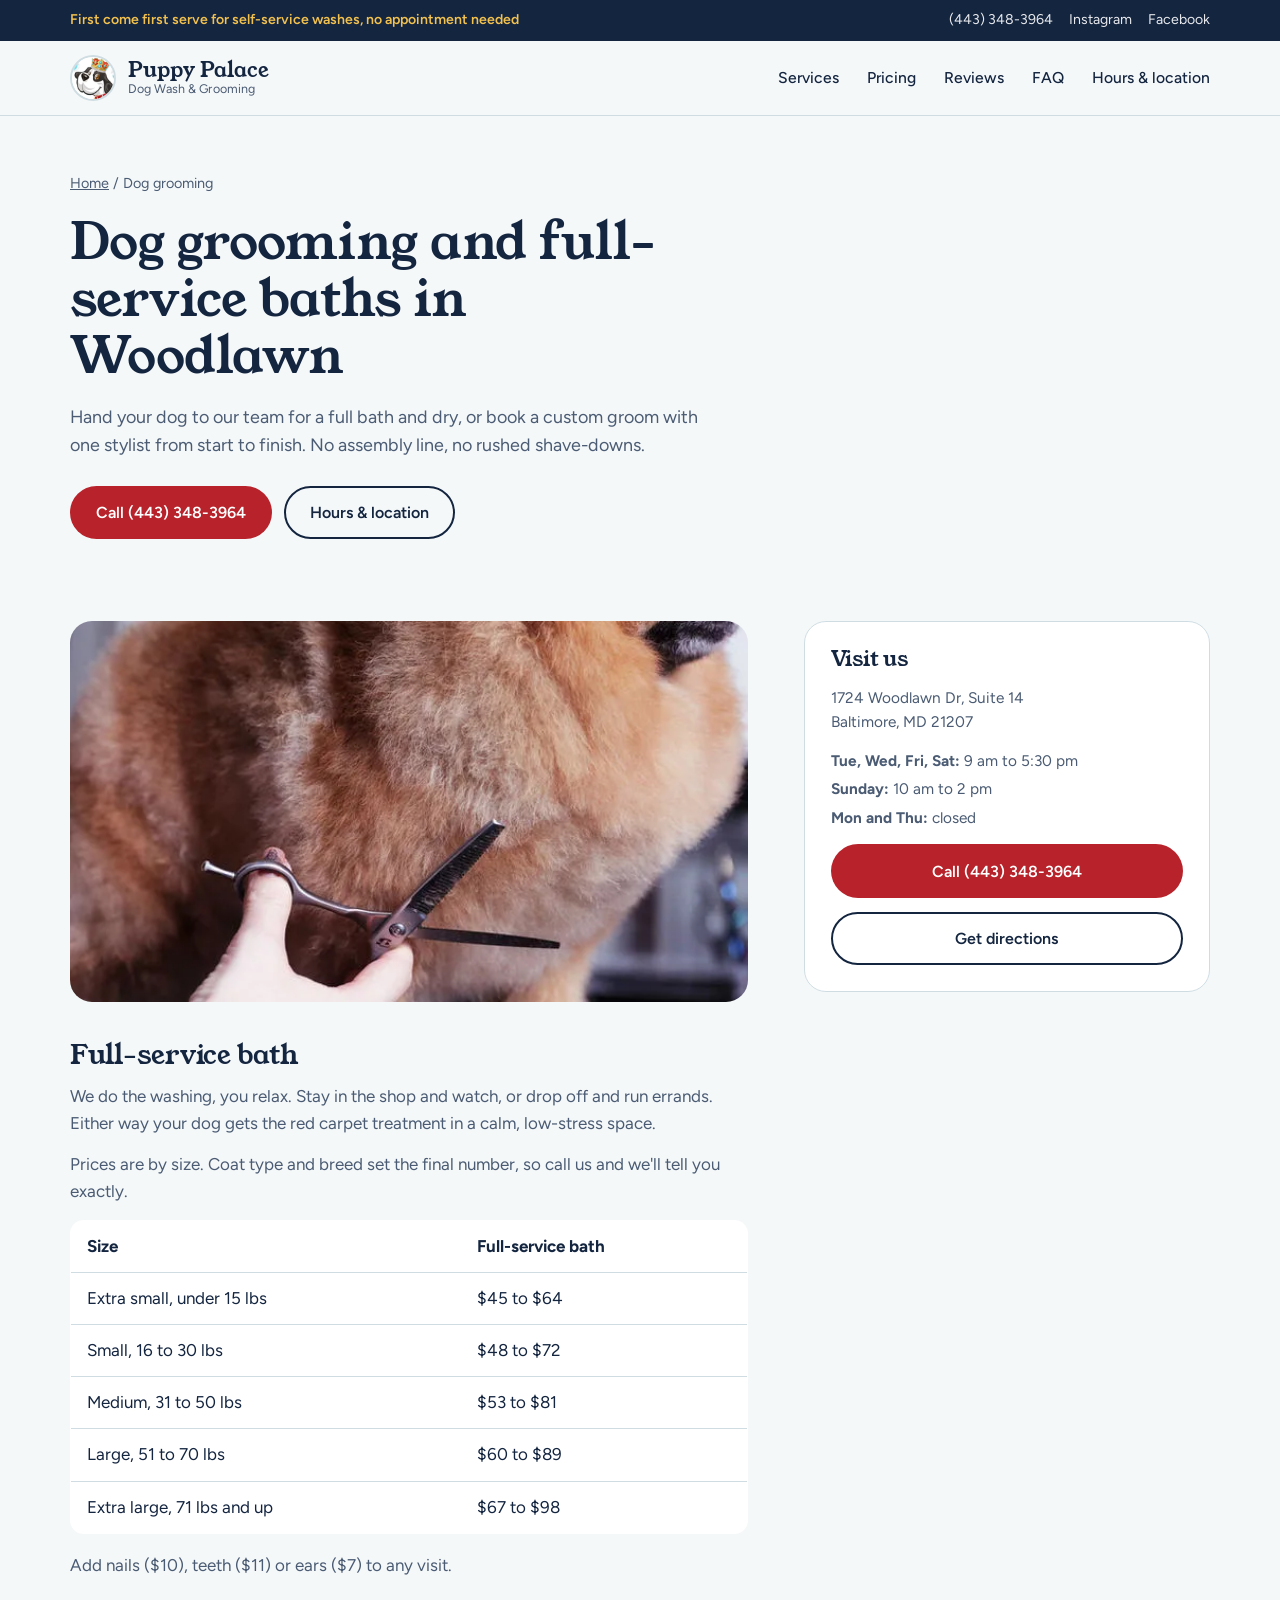
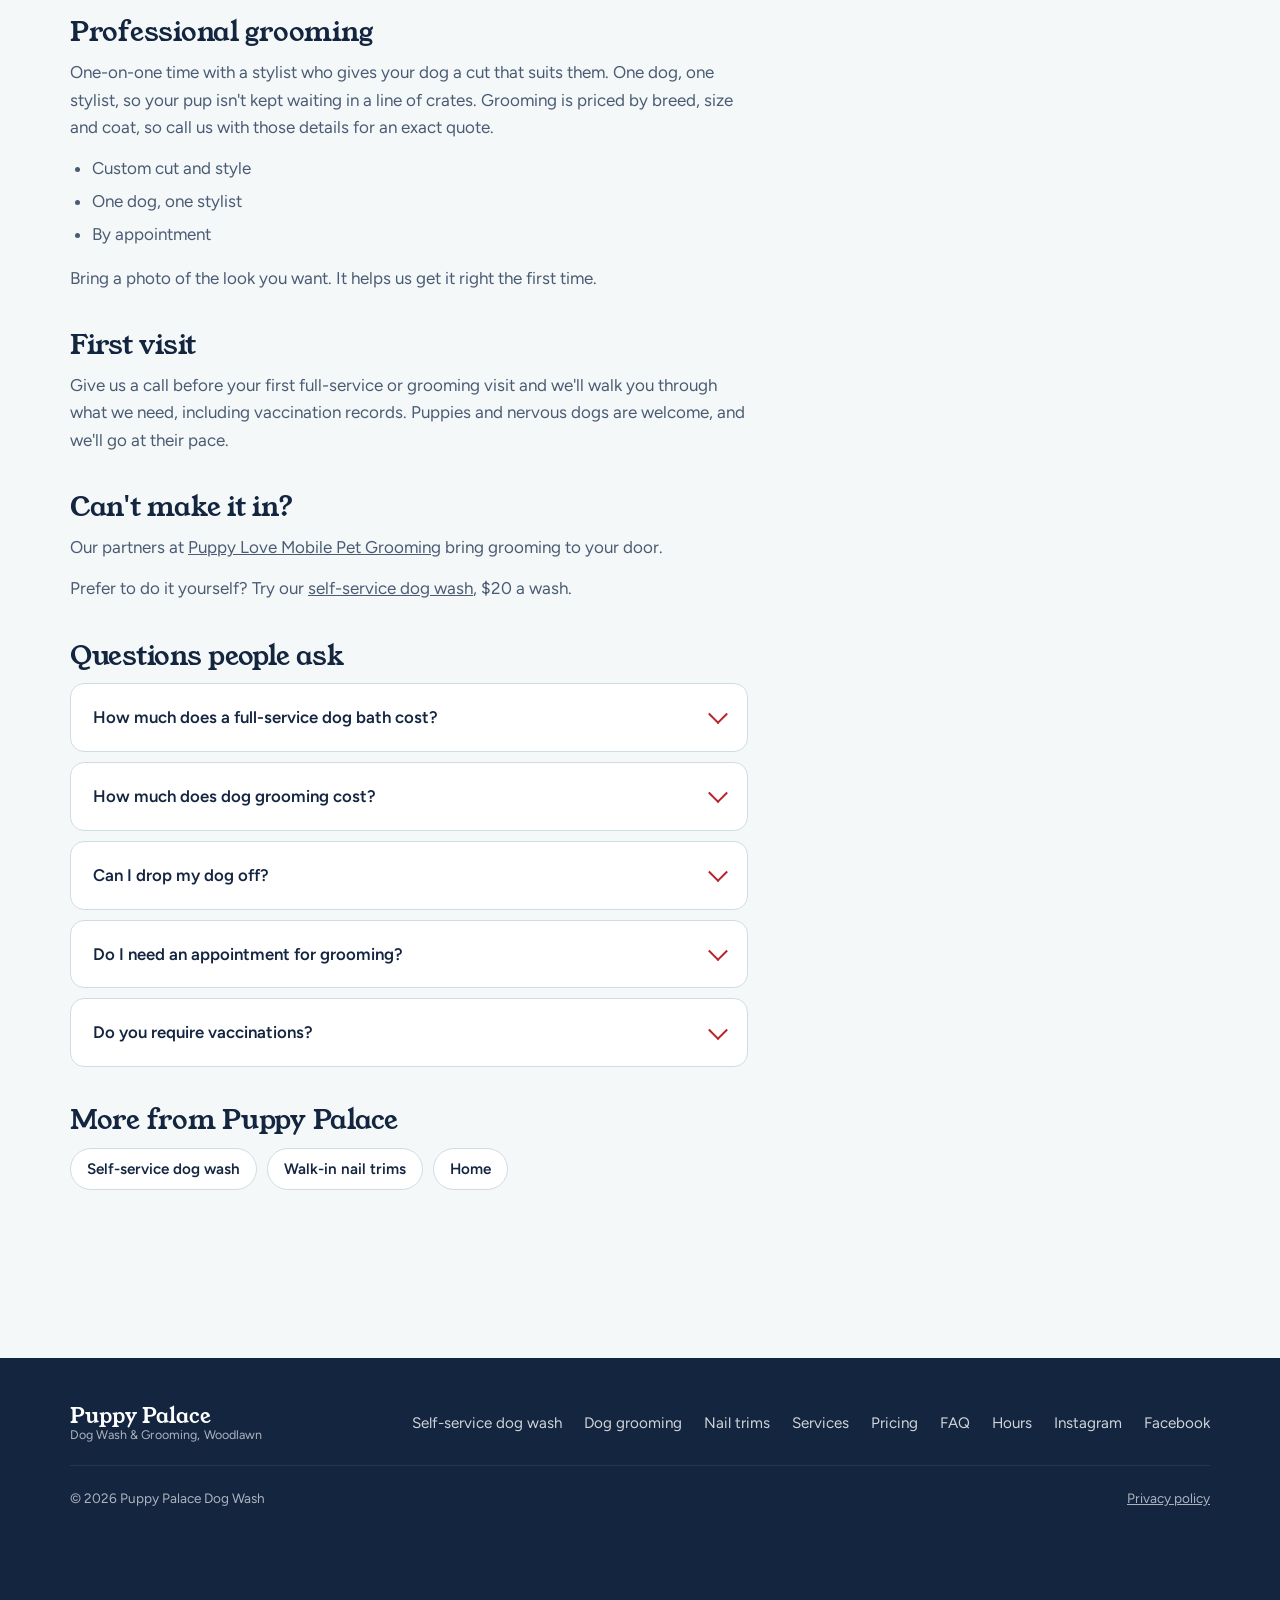
==== commit 5b722b3f: "Change Walk-ins welcome to First come first serve Co-Authored-By: Claude Opus 5.5 <noreply@anthropic" ====
--- a/dog-grooming/index.html
+++ b/dog-grooming/index.html
@@ -23,7 +23,7 @@
 
 <div class="strip">
   <div class="wrap">
-    <span class="sunday">Walk-ins welcome<span class="hide-sm"> for self-service washes, no appointment needed</span></span>
+    <span class="sunday">First come first serve<span class="hide-sm"> for self-service washes, no appointment needed</span></span>
     <div class="socials">
       <a class="hide-sm" href="tel:+14433483964">(443) 348-3964</a>
       <a href="https://www.instagram.com/puppypalacedogwash/" target="_blank" rel="noopener">Instagram</a>
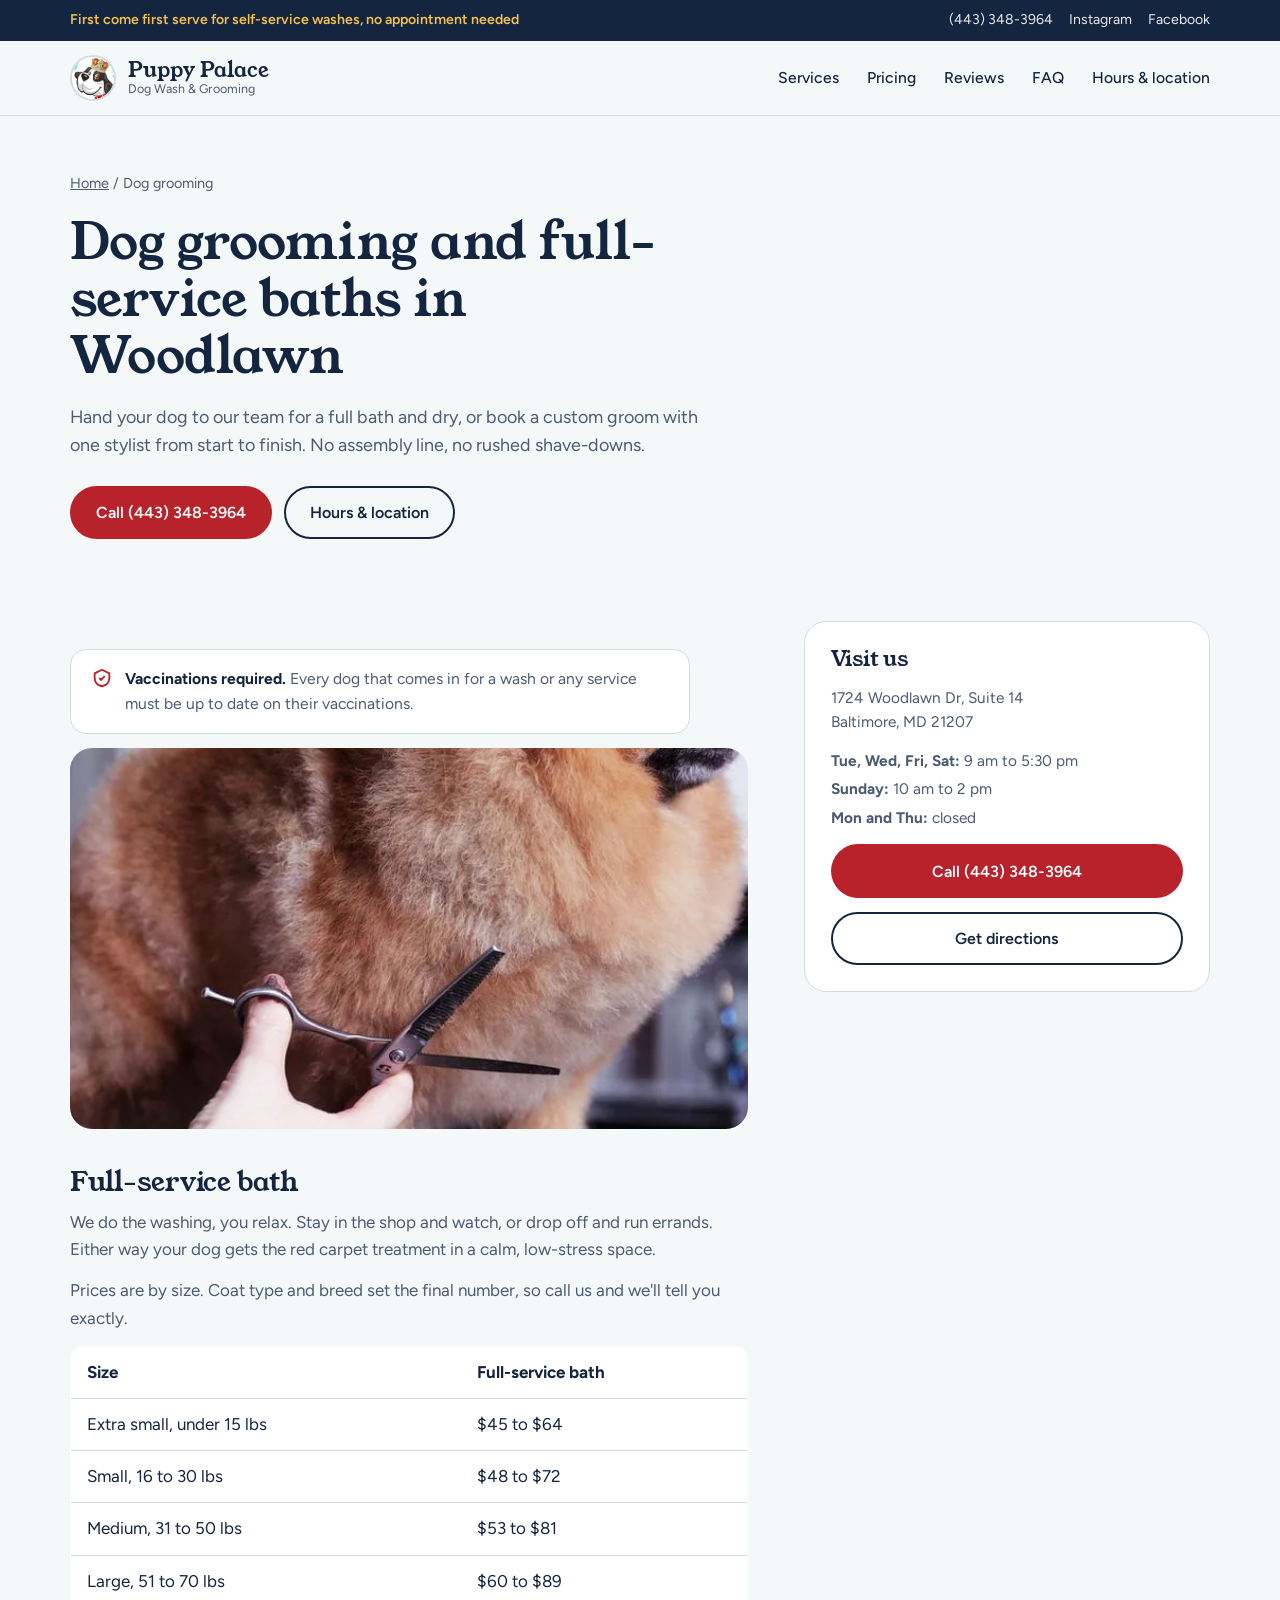
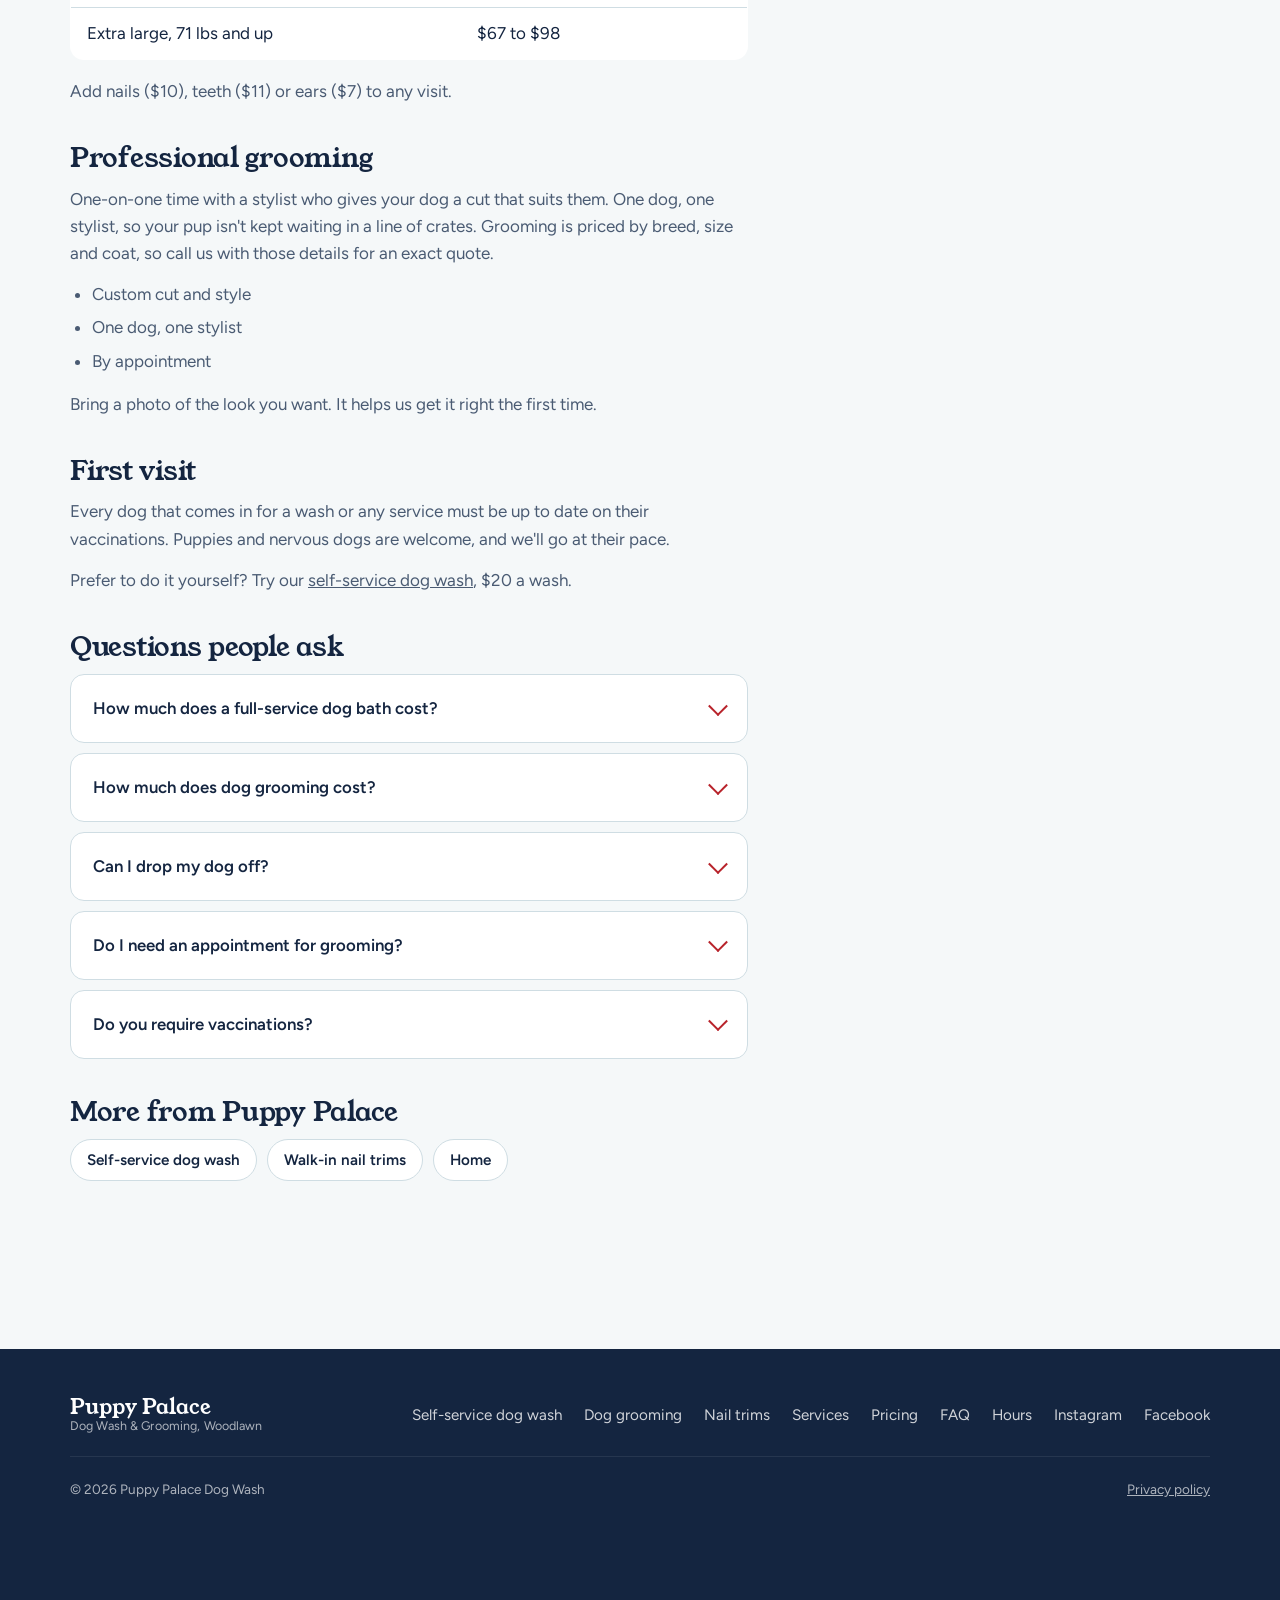
==== commit b511b656: "Remove Puppy Love partner, add vaccination requirement, Get directions button Co-Authored-By: Claude" ====
--- a/dog-grooming/index.html
+++ b/dog-grooming/index.html
@@ -16,7 +16,7 @@
 <link media="print" onload="this.media='all'" href="https://fonts.googleapis.com/css2?family=Young+Serif&family=Figtree:wght@400;500;600;700&display=swap" rel="stylesheet">
 <link rel="stylesheet" href="/css/site.css">
 <script type="application/ld+json">
-{"@context": "https://schema.org", "@graph": [{"@type": "BreadcrumbList", "itemListElement": [{"@type": "ListItem", "position": 1, "name": "Home", "item": "https://puppypalacedogwash.com/"}, {"@type": "ListItem", "position": 2, "name": "Dog grooming", "item": "https://puppypalacedogwash.com/dog-grooming/"}]}, {"@type": "Service", "name": "Dog grooming and full-service dog baths", "serviceType": "Dog grooming", "url": "https://puppypalacedogwash.com/dog-grooming/", "areaServed": ["Woodlawn", "Windsor Mill", "Gwynn Oak", "Catonsville", "Randallstown", "Pikesville", "Baltimore"], "provider": {"@type": "PetGrooming", "name": "Puppy Palace Dog Wash", "telephone": "+1-443-348-3964", "url": "https://puppypalacedogwash.com/", "address": {"@type": "PostalAddress", "streetAddress": "1724 Woodlawn Dr, Suite 14", "addressLocality": "Baltimore", "addressRegion": "MD", "postalCode": "21207", "addressCountry": "US"}}}, {"@type": "FAQPage", "mainEntity": [{"@type": "Question", "name": "How much does a full-service dog bath cost?", "acceptedAnswer": {"@type": "Answer", "text": "From $45 for extra small dogs up to $67 to $98 for dogs 71 lbs and over. Coat type and breed set the final price."}}, {"@type": "Question", "name": "How much does dog grooming cost?", "acceptedAnswer": {"@type": "Answer", "text": "It depends on breed, size and coat. Call (443) 348-3964 with those details and we will give you an exact price."}}, {"@type": "Question", "name": "Can I drop my dog off?", "acceptedAnswer": {"@type": "Answer", "text": "Yes. For a full-service wash you can wait in the shop or drop off and run errands."}}, {"@type": "Question", "name": "Do I need an appointment for grooming?", "acceptedAnswer": {"@type": "Answer", "text": "Yes. Full-service baths and professional grooming are by appointment. Call (443) 348-3964 to book."}}, {"@type": "Question", "name": "Do you require vaccinations?", "acceptedAnswer": {"@type": "Answer", "text": "Call us before your first full-service or grooming visit and we will walk you through what we need."}}]}]}
+{"@context": "https://schema.org", "@graph": [{"@type": "BreadcrumbList", "itemListElement": [{"@type": "ListItem", "position": 1, "name": "Home", "item": "https://puppypalacedogwash.com/"}, {"@type": "ListItem", "position": 2, "name": "Dog grooming", "item": "https://puppypalacedogwash.com/dog-grooming/"}]}, {"@type": "Service", "name": "Dog grooming and full-service dog baths", "serviceType": "Dog grooming", "url": "https://puppypalacedogwash.com/dog-grooming/", "areaServed": ["Woodlawn", "Windsor Mill", "Gwynn Oak", "Catonsville", "Randallstown", "Pikesville", "Baltimore"], "provider": {"@type": "PetGrooming", "name": "Puppy Palace Dog Wash", "telephone": "+1-443-348-3964", "url": "https://puppypalacedogwash.com/", "address": {"@type": "PostalAddress", "streetAddress": "1724 Woodlawn Dr, Suite 14", "addressLocality": "Baltimore", "addressRegion": "MD", "postalCode": "21207", "addressCountry": "US"}}}, {"@type": "FAQPage", "mainEntity": [{"@type": "Question", "name": "How much does a full-service dog bath cost?", "acceptedAnswer": {"@type": "Answer", "text": "From $45 for extra small dogs up to $67 to $98 for dogs 71 lbs and over. Coat type and breed set the final price."}}, {"@type": "Question", "name": "How much does dog grooming cost?", "acceptedAnswer": {"@type": "Answer", "text": "It depends on breed, size and coat. Call (443) 348-3964 with those details and we will give you an exact price."}}, {"@type": "Question", "name": "Can I drop my dog off?", "acceptedAnswer": {"@type": "Answer", "text": "Yes. For a full-service wash you can wait in the shop or drop off and run errands."}}, {"@type": "Question", "name": "Do I need an appointment for grooming?", "acceptedAnswer": {"@type": "Answer", "text": "Yes. Full-service baths and professional grooming are by appointment. Call (443) 348-3964 to book."}}, {"@type": "Question", "name": "Do you require vaccinations?", "acceptedAnswer": {"@type": "Answer", "text": "Yes. Every dog that comes in for a wash or any service must be up to date on their vaccinations."}}]}]}
 </script>
 </head>
 <body>
@@ -67,6 +67,7 @@
 <section>
   <div class="wrap page-grid">
     <article class="prose">
+      <p class="vax-note"><svg viewBox="0 0 24 24" fill="none" stroke="currentColor" stroke-width="2" aria-hidden="true"><path d="M12 3l8 4v5c0 5-3.5 8-8 9-4.5-1-8-4-8-9V7l8-4z"/><path d="m9 12 2 2 4-4"/></svg><span><strong>Vaccinations required.</strong> Every dog that comes in for a wash or any service must be up to date on their vaccinations.</span></p>
       <figure class="page-photo"><img src="/img/groom.webp" alt="A Puppy Palace groomer styling a dog on the grooming table" width="1200" height="675"></figure>
       <h2>Full-service bath</h2>
       <p>We do the washing, you relax. Stay in the shop and watch, or drop off and run errands. Either way your dog gets the red carpet treatment in a calm, low-stress space.</p>
@@ -91,10 +92,8 @@
       <p>Bring a photo of the look you want. It helps us get it right the first time.</p>
 
       <h2>First visit</h2>
-      <p>Give us a call before your first full-service or grooming visit and we'll walk you through what we need, including vaccination records. Puppies and nervous dogs are welcome, and we'll go at their pace.</p>
+      <p>Every dog that comes in for a wash or any service must be up to date on their vaccinations. Puppies and nervous dogs are welcome, and we'll go at their pace.</p>
 
-      <h2>Can't make it in?</h2>
-      <p>Our partners at <a href="https://www.puppylovemobilepetgrooming.com/" target="_blank" rel="noopener">Puppy Love Mobile Pet Grooming</a> bring grooming to your door.</p>
       <p>Prefer to do it yourself? Try our <a href="/self-service-dog-wash/">self-service dog wash</a>, $20 a wash.</p>
 
       <h2>Questions people ask</h2>
@@ -103,7 +102,7 @@
 <details><summary>How much does dog grooming cost?</summary><p>It depends on breed, size and coat. Call (443) 348-3964 with those details and we will give you an exact price.</p></details>
 <details><summary>Can I drop my dog off?</summary><p>Yes. For a full-service wash you can wait in the shop or drop off and run errands.</p></details>
 <details><summary>Do I need an appointment for grooming?</summary><p>Yes. Full-service baths and professional grooming are by appointment. Call (443) 348-3964 to book.</p></details>
-<details><summary>Do you require vaccinations?</summary><p>Call us before your first full-service or grooming visit and we will walk you through what we need.</p></details>
+<details><summary>Do you require vaccinations?</summary><p>Yes. Every dog that comes in for a wash or any service must be up to date on their vaccinations.</p></details>
       </div></div>
       <h2>More from Puppy Palace</h2>
       <div class="related"><a href="/self-service-dog-wash/">Self-service dog wash</a><a href="/dog-nail-trim/">Walk-in nail trims</a><a href="/">Home</a></div>
@@ -117,7 +116,7 @@
     <li><strong>Mon and Thu:</strong> closed</li>
   </ul>
   <a class="btn btn-carpet" href="tel:+14433483964">Call (443) 348-3964</a>
-  <a class="btn btn-line" href="https://www.google.com/maps/dir/?api=1&amp;destination=1724+Woodlawn+Dr+Suite+14+Baltimore+MD+21207" target="_blank" rel="noopener">Get directions</a>
+  <a class="btn btn-line js-directions" href="https://www.google.com/maps/dir/?api=1&amp;destination=Puppy+Palace+Self-Service+Dog+Wash+1724+Woodlawn+Dr+Baltimore+MD+21207&amp;destination_place_id=ChIJVa5c_DsZyIkRV1--MZrqBTs" target="_blank" rel="noopener">Get directions</a>
 </aside>
   </div>
 </section>
@@ -151,7 +150,8 @@
 <script>
 (function(){var t=document.querySelector('.menu-toggle'),n=document.getElementById('nav');
 t.addEventListener('click',function(){var o=n.classList.toggle('open');t.setAttribute('aria-expanded',o)});
-var y=document.getElementById('yr');if(y)y.textContent=new Date().getFullYear();})();
+var y=document.getElementById('yr');if(y)y.textContent=new Date().getFullYear();
+var ios=/iPad|iPhone|iPod/.test(navigator.userAgent)||(navigator.platform==='MacIntel'&&navigator.maxTouchPoints>1);if(ios)document.querySelectorAll('.js-directions').forEach(function(a){a.href='https://maps.apple.com/?daddr=1724+Woodlawn+Dr+Suite+14,+Baltimore,+MD+21207&q=Puppy+Palace+Dog+Wash'});})();
 </script>
 </body>
 </html>
--- a/css/site.css
+++ b/css/site.css
@@ -320,3 +320,7 @@
 }
 .svc .pill{align-self:flex-start}
 @media (max-width:860px){.hero-card .status{font-size:.88rem}}
+.vax-note{display:flex;gap:12px;align-items:flex-start;margin-top:28px;padding:16px 20px;border-radius:16px;background:var(--white);border:1px solid var(--line);color:var(--ink-soft);font-size:.98rem}
+.vax-note svg{width:22px;height:22px;flex:none;color:var(--carpet);margin-top:1px}
+.vax-note strong{color:var(--ink)}
+.page-hero .vax-note{margin-top:0;margin-bottom:8px}
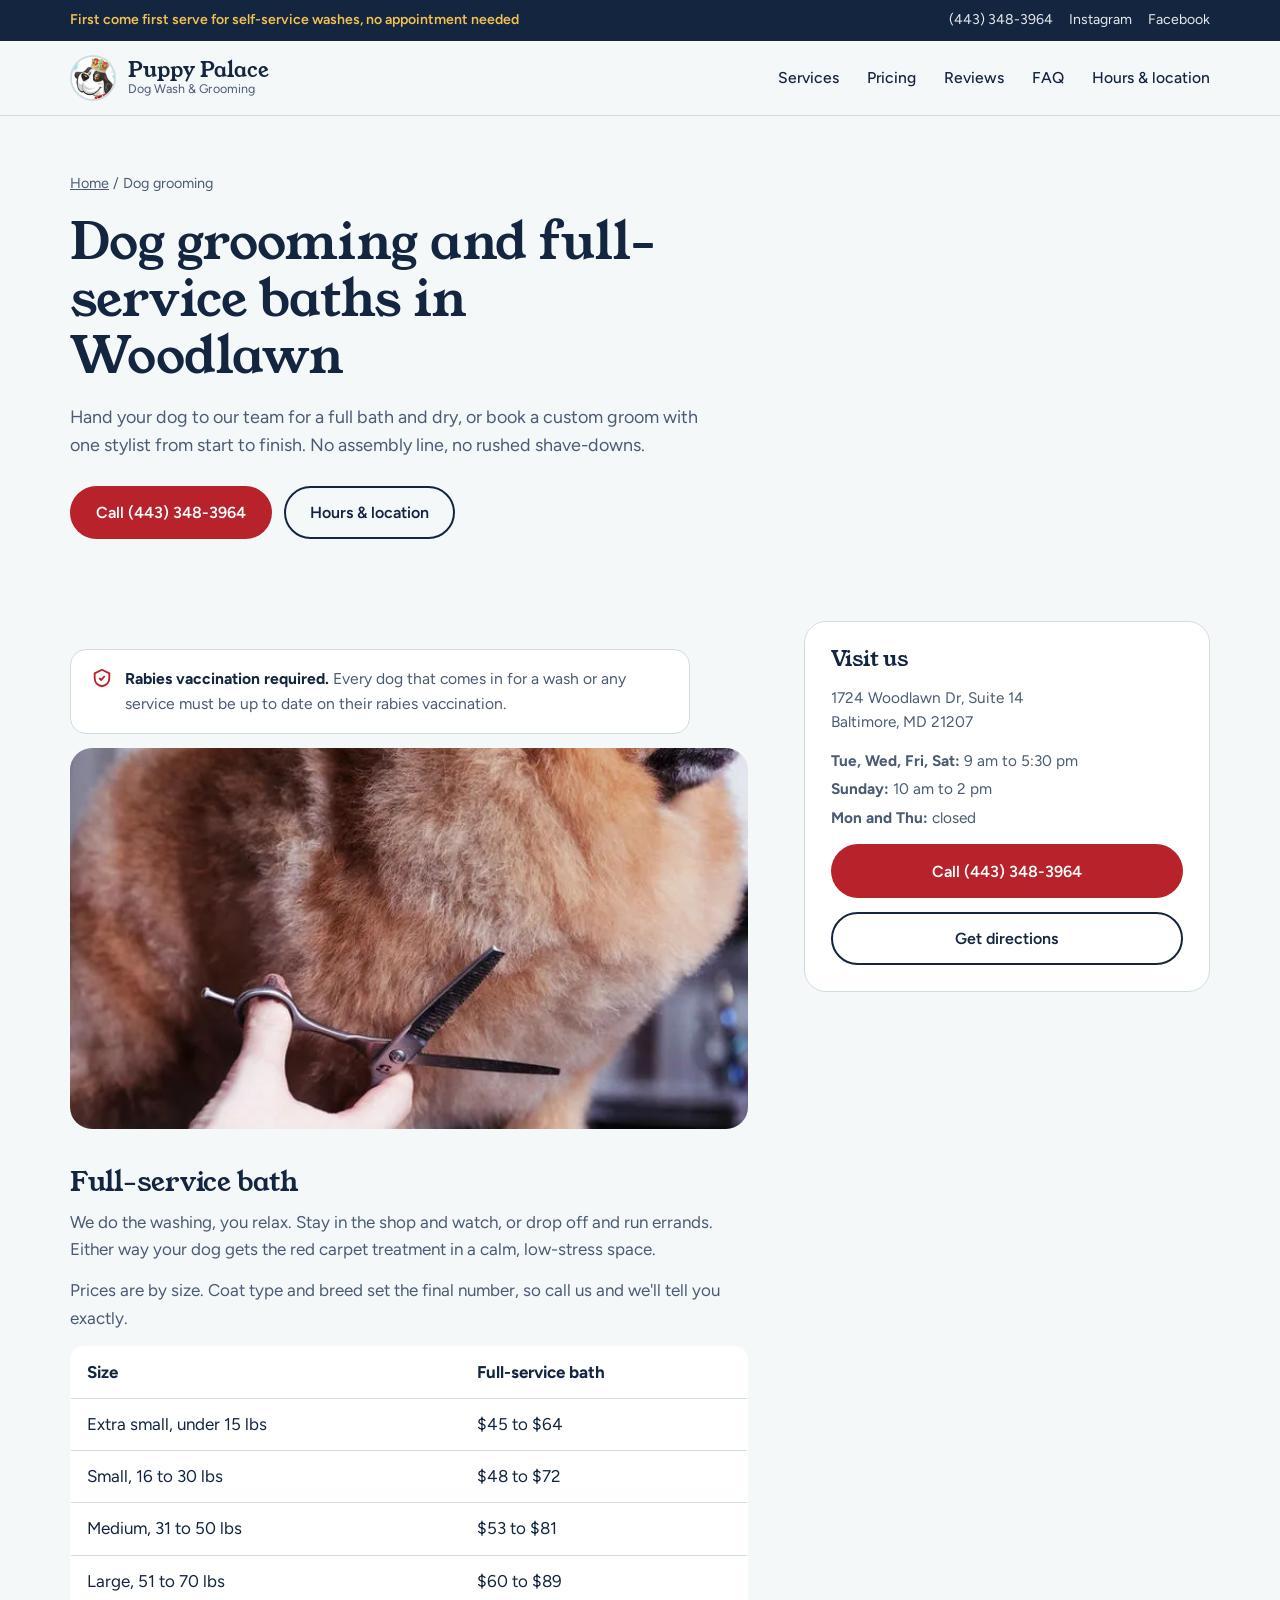
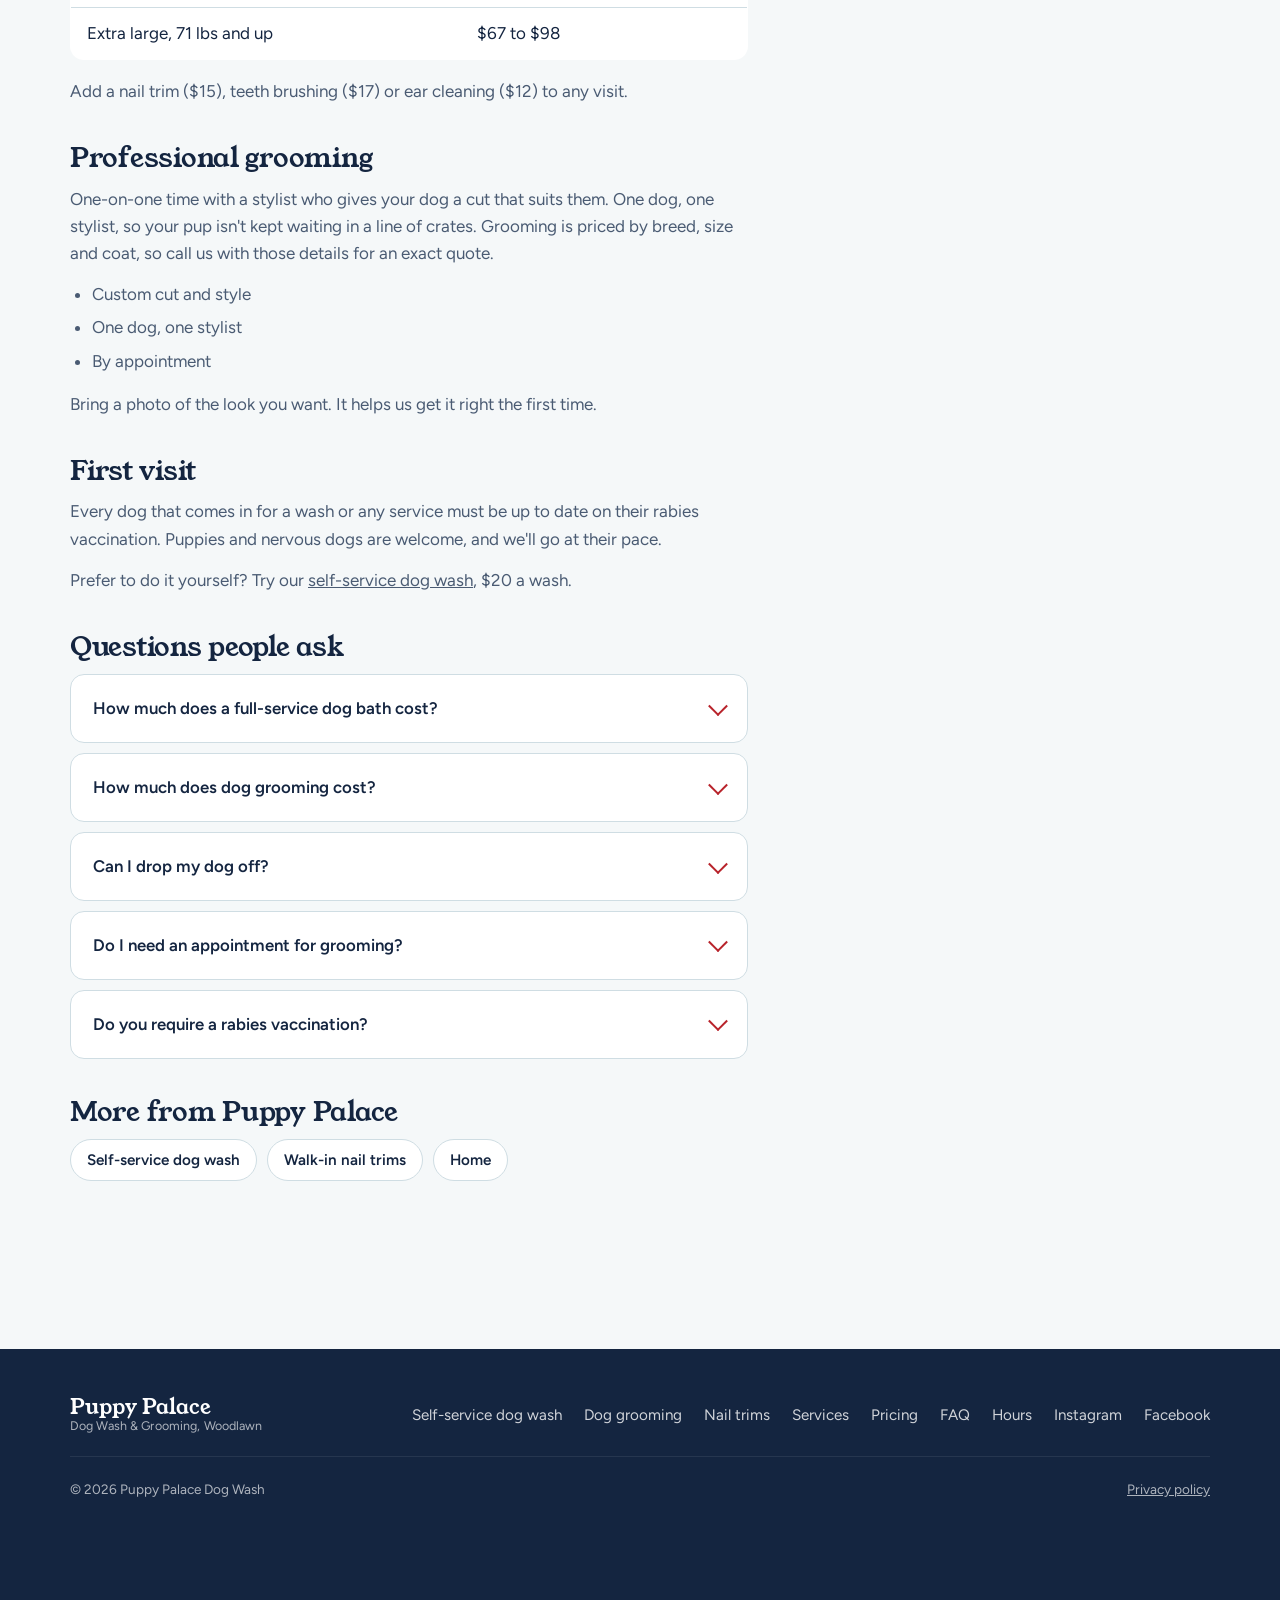
==== commit 4cd1a40f: "Book now button, rabies wording, add-on packages, remove Sunday badge Co-Authored-By: Claude Opus 5." ====
--- a/dog-grooming/index.html
+++ b/dog-grooming/index.html
@@ -2,6 +2,7 @@
 <html lang="en">
 <head>
 <meta charset="utf-8">
+<script>if(location.protocol==="http:"&&/puppypalacedogwash\.com$/.test(location.hostname))location.replace("https://puppypalacedogwash.com"+location.pathname+location.search+location.hash);</script>
 <meta name="viewport" content="width=device-width, initial-scale=1">
 <title>Dog Grooming &amp; Full-Service Baths in Woodlawn, Baltimore | Puppy Palace</title>
 <meta name="description" content="Full-service dog baths from $45 and one-on-one professional grooming in Woodlawn, Baltimore. Stay and watch or drop off. Call (443) 348-3964 for a quote.">
@@ -16,7 +17,7 @@
 <link media="print" onload="this.media='all'" href="https://fonts.googleapis.com/css2?family=Young+Serif&family=Figtree:wght@400;500;600;700&display=swap" rel="stylesheet">
 <link rel="stylesheet" href="/css/site.css">
 <script type="application/ld+json">
-{"@context": "https://schema.org", "@graph": [{"@type": "BreadcrumbList", "itemListElement": [{"@type": "ListItem", "position": 1, "name": "Home", "item": "https://puppypalacedogwash.com/"}, {"@type": "ListItem", "position": 2, "name": "Dog grooming", "item": "https://puppypalacedogwash.com/dog-grooming/"}]}, {"@type": "Service", "name": "Dog grooming and full-service dog baths", "serviceType": "Dog grooming", "url": "https://puppypalacedogwash.com/dog-grooming/", "areaServed": ["Woodlawn", "Windsor Mill", "Gwynn Oak", "Catonsville", "Randallstown", "Pikesville", "Baltimore"], "provider": {"@type": "PetGrooming", "name": "Puppy Palace Dog Wash", "telephone": "+1-443-348-3964", "url": "https://puppypalacedogwash.com/", "address": {"@type": "PostalAddress", "streetAddress": "1724 Woodlawn Dr, Suite 14", "addressLocality": "Baltimore", "addressRegion": "MD", "postalCode": "21207", "addressCountry": "US"}}}, {"@type": "FAQPage", "mainEntity": [{"@type": "Question", "name": "How much does a full-service dog bath cost?", "acceptedAnswer": {"@type": "Answer", "text": "From $45 for extra small dogs up to $67 to $98 for dogs 71 lbs and over. Coat type and breed set the final price."}}, {"@type": "Question", "name": "How much does dog grooming cost?", "acceptedAnswer": {"@type": "Answer", "text": "It depends on breed, size and coat. Call (443) 348-3964 with those details and we will give you an exact price."}}, {"@type": "Question", "name": "Can I drop my dog off?", "acceptedAnswer": {"@type": "Answer", "text": "Yes. For a full-service wash you can wait in the shop or drop off and run errands."}}, {"@type": "Question", "name": "Do I need an appointment for grooming?", "acceptedAnswer": {"@type": "Answer", "text": "Yes. Full-service baths and professional grooming are by appointment. Call (443) 348-3964 to book."}}, {"@type": "Question", "name": "Do you require vaccinations?", "acceptedAnswer": {"@type": "Answer", "text": "Yes. Every dog that comes in for a wash or any service must be up to date on their vaccinations."}}]}]}
+{"@context": "https://schema.org", "@graph": [{"@type": "BreadcrumbList", "itemListElement": [{"@type": "ListItem", "position": 1, "name": "Home", "item": "https://puppypalacedogwash.com/"}, {"@type": "ListItem", "position": 2, "name": "Dog grooming", "item": "https://puppypalacedogwash.com/dog-grooming/"}]}, {"@type": "Service", "name": "Dog grooming and full-service dog baths", "serviceType": "Dog grooming", "url": "https://puppypalacedogwash.com/dog-grooming/", "areaServed": ["Woodlawn", "Windsor Mill", "Gwynn Oak", "Catonsville", "Randallstown", "Pikesville", "Baltimore"], "provider": {"@type": "PetGrooming", "name": "Puppy Palace Dog Wash", "telephone": "+1-443-348-3964", "url": "https://puppypalacedogwash.com/", "address": {"@type": "PostalAddress", "streetAddress": "1724 Woodlawn Dr, Suite 14", "addressLocality": "Baltimore", "addressRegion": "MD", "postalCode": "21207", "addressCountry": "US"}}}, {"@type": "FAQPage", "mainEntity": [{"@type": "Question", "name": "How much does a full-service dog bath cost?", "acceptedAnswer": {"@type": "Answer", "text": "From $45 for extra small dogs up to $67 to $98 for dogs 71 lbs and over. Coat type and breed set the final price."}}, {"@type": "Question", "name": "How much does dog grooming cost?", "acceptedAnswer": {"@type": "Answer", "text": "It depends on breed, size and coat. Call (443) 348-3964 with those details and we will give you an exact price."}}, {"@type": "Question", "name": "Can I drop my dog off?", "acceptedAnswer": {"@type": "Answer", "text": "Yes. For a full-service wash you can wait in the shop or drop off and run errands."}}, {"@type": "Question", "name": "Do I need an appointment for grooming?", "acceptedAnswer": {"@type": "Answer", "text": "Yes. Full-service baths and professional grooming are by appointment. Call (443) 348-3964 to book."}}, {"@type": "Question", "name": "Do you require a rabies vaccination?", "acceptedAnswer": {"@type": "Answer", "text": "Yes. Every dog that comes in for a wash or any service must be up to date on their rabies vaccination."}}]}]}
 </script>
 </head>
 <body>
@@ -67,7 +68,7 @@
 <section>
   <div class="wrap page-grid">
     <article class="prose">
-      <p class="vax-note"><svg viewBox="0 0 24 24" fill="none" stroke="currentColor" stroke-width="2" aria-hidden="true"><path d="M12 3l8 4v5c0 5-3.5 8-8 9-4.5-1-8-4-8-9V7l8-4z"/><path d="m9 12 2 2 4-4"/></svg><span><strong>Vaccinations required.</strong> Every dog that comes in for a wash or any service must be up to date on their vaccinations.</span></p>
+      <p class="vax-note"><svg viewBox="0 0 24 24" fill="none" stroke="currentColor" stroke-width="2" aria-hidden="true"><path d="M12 3l8 4v5c0 5-3.5 8-8 9-4.5-1-8-4-8-9V7l8-4z"/><path d="m9 12 2 2 4-4"/></svg><span><strong>Rabies vaccination required.</strong> Every dog that comes in for a wash or any service must be up to date on their rabies vaccination.</span></p>
       <figure class="page-photo"><img src="/img/groom.webp" alt="A Puppy Palace groomer styling a dog on the grooming table" width="1200" height="675"></figure>
       <h2>Full-service bath</h2>
       <p>We do the washing, you relax. Stay in the shop and watch, or drop off and run errands. Either way your dog gets the red carpet treatment in a calm, low-stress space.</p>
@@ -80,7 +81,7 @@
         <tr><td>Large, 51 to 70 lbs</td><td>$60 to $89</td></tr>
         <tr><td>Extra large, 71 lbs and up</td><td>$67 to $98</td></tr>
       </table>
-      <p>Add nails ($10), teeth ($11) or ears ($7) to any visit.</p>
+      <p>Add a nail trim ($15), teeth brushing ($17) or ear cleaning ($12) to any visit.</p>
 
       <h2>Professional grooming</h2>
       <p>One-on-one time with a stylist who gives your dog a cut that suits them. One dog, one stylist, so your pup isn't kept waiting in a line of crates. Grooming is priced by breed, size and coat, so call us with those details for an exact quote.</p>
@@ -92,7 +93,7 @@
       <p>Bring a photo of the look you want. It helps us get it right the first time.</p>
 
       <h2>First visit</h2>
-      <p>Every dog that comes in for a wash or any service must be up to date on their vaccinations. Puppies and nervous dogs are welcome, and we'll go at their pace.</p>
+      <p>Every dog that comes in for a wash or any service must be up to date on their rabies vaccination. Puppies and nervous dogs are welcome, and we'll go at their pace.</p>
 
       <p>Prefer to do it yourself? Try our <a href="/self-service-dog-wash/">self-service dog wash</a>, $20 a wash.</p>
 
@@ -102,7 +103,7 @@
 <details><summary>How much does dog grooming cost?</summary><p>It depends on breed, size and coat. Call (443) 348-3964 with those details and we will give you an exact price.</p></details>
 <details><summary>Can I drop my dog off?</summary><p>Yes. For a full-service wash you can wait in the shop or drop off and run errands.</p></details>
 <details><summary>Do I need an appointment for grooming?</summary><p>Yes. Full-service baths and professional grooming are by appointment. Call (443) 348-3964 to book.</p></details>
-<details><summary>Do you require vaccinations?</summary><p>Yes. Every dog that comes in for a wash or any service must be up to date on their vaccinations.</p></details>
+<details><summary>Do you require a rabies vaccination?</summary><p>Yes. Every dog that comes in for a wash or any service must be up to date on their rabies vaccination.</p></details>
       </div></div>
       <h2>More from Puppy Palace</h2>
       <div class="related"><a href="/self-service-dog-wash/">Self-service dog wash</a><a href="/dog-nail-trim/">Walk-in nail trims</a><a href="/">Home</a></div>
--- a/css/site.css
+++ b/css/site.css
@@ -179,7 +179,6 @@
 .hours li{display:flex;justify-content:space-between;padding:13px 4px;border-bottom:1px solid var(--line)}
 .hours li.closed span:last-child{color:var(--ink-soft)}
 .hours li.today{background:var(--foam);border-radius:var(--radius-sm);font-weight:700;padding-left:14px;padding-right:14px}
-.hours li.sun span:last-child::after{content:"$15 self-wash";margin-left:10px;font-size:.78rem;font-weight:700;background:var(--sun);padding:2px 9px;border-radius:999px;vertical-align:2px}
 .contact-list{display:grid;gap:16px;margin-bottom:28px}
 .contact-list a,.contact-list div{display:flex;gap:14px;align-items:flex-start;text-decoration:none}
 .contact-list svg{width:22px;height:22px;flex:none;color:var(--carpet);margin-top:3px}
@@ -324,3 +323,54 @@
 .vax-note svg{width:22px;height:22px;flex:none;color:var(--carpet);margin-top:1px}
 .vax-note strong{color:var(--ink)}
 .page-hero .vax-note{margin-top:0;margin-bottom:8px}
+.rotator{position:relative}
+.rotator img.rot{position:absolute;inset:0;width:100%;height:100%;object-fit:cover;opacity:0;transition:opacity 1.4s ease}
+.rotator img.rot.on{opacity:1}
+.services .vax-note{grid-column:1/-1;width:100%;max-width:none}
+/* add-on packages (v2) */
+.extras-grid{display:grid;grid-template-columns:minmax(0,.8fr) minmax(0,1.2fr);gap:40px;align-items:stretch}
+.extras-photo{margin:0;border-radius:28px;overflow:hidden;min-height:100%;background:var(--white)}
+.extras-photo img{width:100%;height:100%;object-fit:cover;display:block}
+.extras-card{background:var(--white);border-radius:28px;padding:40px 40px 32px;box-shadow:0 30px 60px -45px rgba(20,37,64,.45);display:flex;flex-direction:column;gap:18px;min-width:0}
+.extras-eyebrow{display:flex;align-items:center;gap:14px;justify-content:center;font-size:.8rem;font-weight:700;letter-spacing:.22em;text-transform:uppercase;color:var(--ink)}
+.extras-eyebrow::before,.extras-eyebrow::after{content:"";height:2px;width:44px;background:var(--carpet);border-radius:2px}
+.extras-card h2{font-family:"Young Serif",serif;font-weight:400;font-size:clamp(1.9rem,3.4vw,2.8rem);line-height:1.1;text-align:center;text-wrap:balance}
+.pkgs{list-style:none;display:grid;gap:12px;margin:6px 0 0;padding:0}
+.pkg{display:grid;grid-template-columns:auto 1fr auto;align-items:center;gap:18px;border:1px solid var(--line);border-radius:18px;padding:14px 16px 14px 20px;background:var(--paper)}
+.pkg-ico{width:44px;height:44px;display:grid;place-items:center;color:var(--ink);padding-right:16px;border-right:2px solid var(--line);box-sizing:content-box}
+.pkg-ico svg{width:34px;height:34px}
+.pkg-name strong{display:block;font-family:"Young Serif",serif;font-weight:400;font-size:1.4rem;line-height:1.15}
+.pkg-name small{font-size:.98rem;color:var(--ink-soft)}
+.pkg-name em{font-style:normal;font-weight:700;color:var(--carpet);margin-left:6px}
+.pkg-price{background:var(--foam);border-radius:999px;padding:8px 20px;text-align:center;line-height:1.05;min-width:118px}
+.pkg-price b{display:block;font-family:"Young Serif",serif;font-weight:400;font-size:1.7rem}
+.pkg-price small{font-size:.8rem;color:var(--ink-soft)}
+.pkg-hero{background:var(--ink);border-color:var(--ink);color:#fff;padding-block:18px}
+.pkg-hero .pkg-ico{color:var(--sun);border-color:rgba(255,255,255,.35)}
+.pkg-hero .pkg-name strong{font-family:"Figtree",sans-serif;font-weight:800;letter-spacing:.06em;text-transform:uppercase;font-size:1.35rem;color:#fff}
+.pkg-hero .pkg-name small{color:rgba(255,255,255,.85)}
+.pkg-hero .pkg-name em{color:var(--sun)}
+.pkg-hero .pkg-price{background:var(--white);color:var(--ink)}
+.pkg-hero .pkg-price b{font-size:2rem}
+.extras-sub{display:flex;align-items:center;gap:14px;margin-top:8px;font-family:"Young Serif",serif;font-style:italic;font-size:1.15rem;color:var(--ink)}
+.extras-sub::before,.extras-sub::after{content:"";flex:1;height:1px;background:var(--line)}
+.extras .extras-table{background:transparent;border-radius:0}
+.extras .extras-table th,.extras .extras-table td{padding:10px 8px;font-size:1rem}
+.extras .extras-table thead th{background:transparent;font-size:.88rem}
+.extras .extras-table td:first-child{font-size:1.05rem}
+.extras .extras-table th:not(:first-child),.extras .extras-table td.num{text-align:center}
+.extras-note{display:flex;align-items:center;gap:12px;background:var(--foam);border-radius:999px;padding:12px 20px;font-size:.98rem;color:var(--ink)}
+.extras-note svg{width:24px;height:24px;flex:none;color:var(--carpet)}
+@media (max-width:860px){
+  .extras-grid{grid-template-columns:1fr;gap:20px}
+  .extras-photo{aspect-ratio:4/3;min-height:0}
+  .extras-card{padding:28px 18px 22px}
+  .pkg{grid-template-columns:auto 1fr;gap:12px;padding:14px}
+  .pkg-ico{width:34px;height:34px;padding-right:12px}
+  .pkg-ico svg{width:28px;height:28px}
+  .pkg-price{grid-column:1/-1;display:flex;align-items:baseline;justify-content:center;gap:8px;padding:6px 14px}
+  .pkg-name strong{font-size:1.2rem}
+  .pkg-hero .pkg-name strong{font-size:1.05rem}
+  .extras-note{border-radius:18px}
+}
+@media (max-width:860px){.extras-eyebrow{letter-spacing:.12em;font-size:.72rem;gap:10px}.extras-eyebrow::before,.extras-eyebrow::after{width:22px}.extras .extras-table th{font-size:.8rem}}
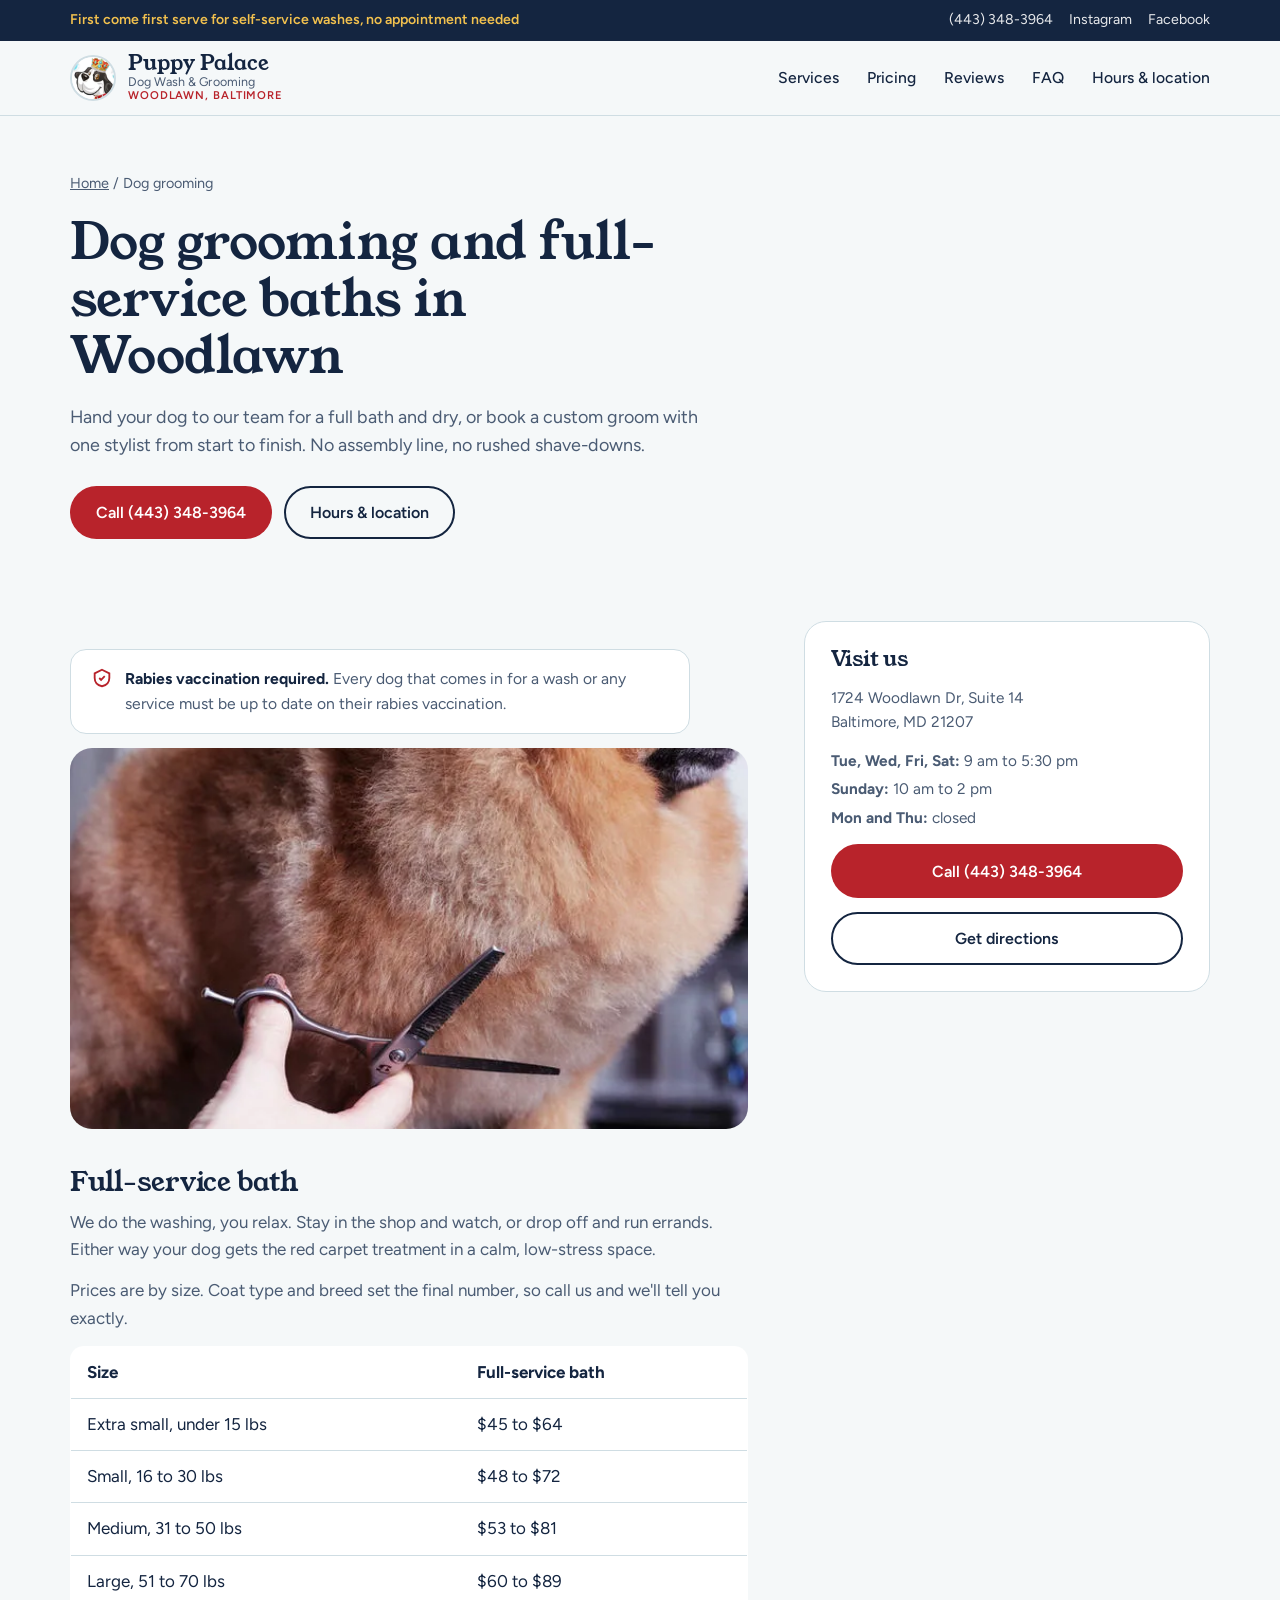
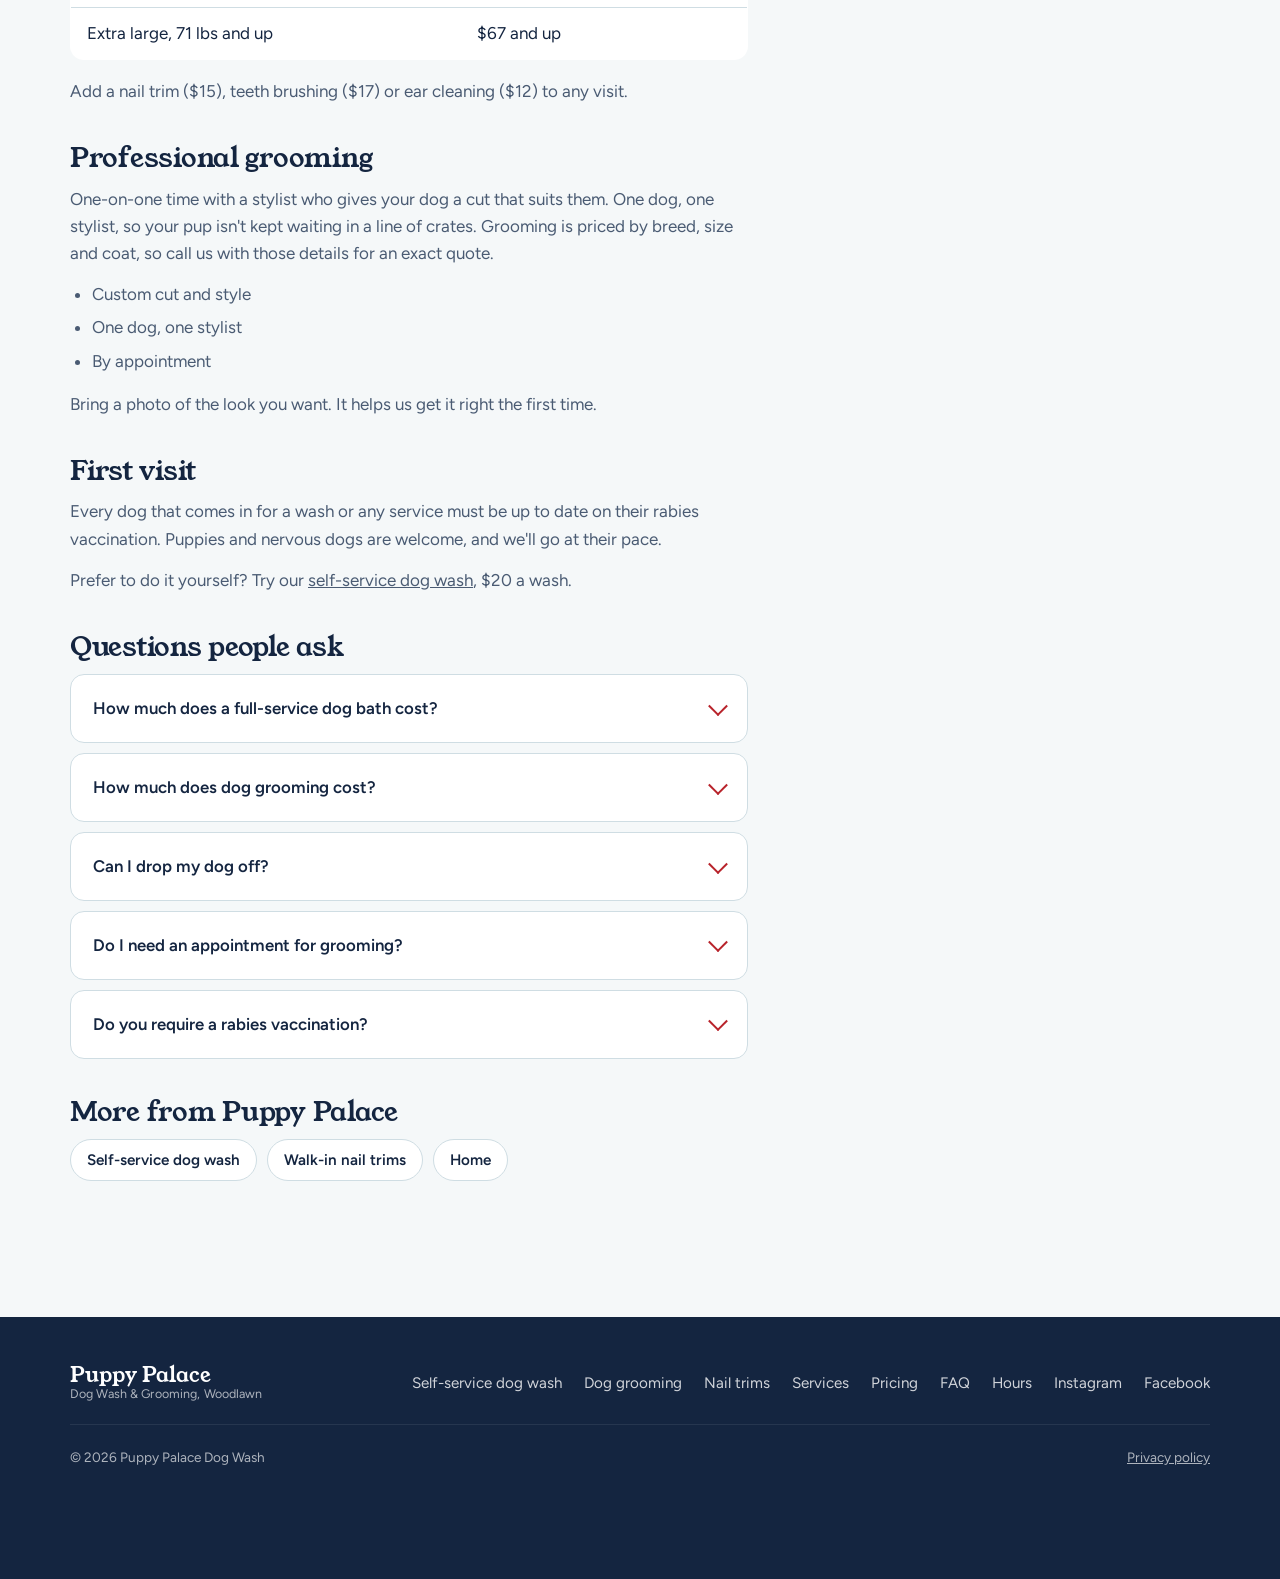
==== commit 56a4c35e: "New hero heading, XL price $67+, bigger Woodlawn line, location under logo Co-Authored-By: Claude Op" ====
--- a/dog-grooming/index.html
+++ b/dog-grooming/index.html
@@ -17,7 +17,7 @@
 <link media="print" onload="this.media='all'" href="https://fonts.googleapis.com/css2?family=Young+Serif&family=Figtree:wght@400;500;600;700&display=swap" rel="stylesheet">
 <link rel="stylesheet" href="/css/site.css">
 <script type="application/ld+json">
-{"@context": "https://schema.org", "@graph": [{"@type": "BreadcrumbList", "itemListElement": [{"@type": "ListItem", "position": 1, "name": "Home", "item": "https://puppypalacedogwash.com/"}, {"@type": "ListItem", "position": 2, "name": "Dog grooming", "item": "https://puppypalacedogwash.com/dog-grooming/"}]}, {"@type": "Service", "name": "Dog grooming and full-service dog baths", "serviceType": "Dog grooming", "url": "https://puppypalacedogwash.com/dog-grooming/", "areaServed": ["Woodlawn", "Windsor Mill", "Gwynn Oak", "Catonsville", "Randallstown", "Pikesville", "Baltimore"], "provider": {"@type": "PetGrooming", "name": "Puppy Palace Dog Wash", "telephone": "+1-443-348-3964", "url": "https://puppypalacedogwash.com/", "address": {"@type": "PostalAddress", "streetAddress": "1724 Woodlawn Dr, Suite 14", "addressLocality": "Baltimore", "addressRegion": "MD", "postalCode": "21207", "addressCountry": "US"}}}, {"@type": "FAQPage", "mainEntity": [{"@type": "Question", "name": "How much does a full-service dog bath cost?", "acceptedAnswer": {"@type": "Answer", "text": "From $45 for extra small dogs up to $67 to $98 for dogs 71 lbs and over. Coat type and breed set the final price."}}, {"@type": "Question", "name": "How much does dog grooming cost?", "acceptedAnswer": {"@type": "Answer", "text": "It depends on breed, size and coat. Call (443) 348-3964 with those details and we will give you an exact price."}}, {"@type": "Question", "name": "Can I drop my dog off?", "acceptedAnswer": {"@type": "Answer", "text": "Yes. For a full-service wash you can wait in the shop or drop off and run errands."}}, {"@type": "Question", "name": "Do I need an appointment for grooming?", "acceptedAnswer": {"@type": "Answer", "text": "Yes. Full-service baths and professional grooming are by appointment. Call (443) 348-3964 to book."}}, {"@type": "Question", "name": "Do you require a rabies vaccination?", "acceptedAnswer": {"@type": "Answer", "text": "Yes. Every dog that comes in for a wash or any service must be up to date on their rabies vaccination."}}]}]}
+{"@context": "https://schema.org", "@graph": [{"@type": "BreadcrumbList", "itemListElement": [{"@type": "ListItem", "position": 1, "name": "Home", "item": "https://puppypalacedogwash.com/"}, {"@type": "ListItem", "position": 2, "name": "Dog grooming", "item": "https://puppypalacedogwash.com/dog-grooming/"}]}, {"@type": "Service", "name": "Dog grooming and full-service dog baths", "serviceType": "Dog grooming", "url": "https://puppypalacedogwash.com/dog-grooming/", "areaServed": ["Woodlawn", "Windsor Mill", "Gwynn Oak", "Catonsville", "Randallstown", "Pikesville", "Baltimore"], "provider": {"@type": "PetGrooming", "name": "Puppy Palace Dog Wash", "telephone": "+1-443-348-3964", "url": "https://puppypalacedogwash.com/", "address": {"@type": "PostalAddress", "streetAddress": "1724 Woodlawn Dr, Suite 14", "addressLocality": "Baltimore", "addressRegion": "MD", "postalCode": "21207", "addressCountry": "US"}}}, {"@type": "FAQPage", "mainEntity": [{"@type": "Question", "name": "How much does a full-service dog bath cost?", "acceptedAnswer": {"@type": "Answer", "text": "From $45 for extra small dogs to $67 and up for dogs 71 lbs and over. Coat type and breed set the final price."}}, {"@type": "Question", "name": "How much does dog grooming cost?", "acceptedAnswer": {"@type": "Answer", "text": "It depends on breed, size and coat. Call (443) 348-3964 with those details and we will give you an exact price."}}, {"@type": "Question", "name": "Can I drop my dog off?", "acceptedAnswer": {"@type": "Answer", "text": "Yes. For a full-service wash you can wait in the shop or drop off and run errands."}}, {"@type": "Question", "name": "Do I need an appointment for grooming?", "acceptedAnswer": {"@type": "Answer", "text": "Yes. Full-service baths and professional grooming are by appointment. Call (443) 348-3964 to book."}}, {"@type": "Question", "name": "Do you require a rabies vaccination?", "acceptedAnswer": {"@type": "Answer", "text": "Yes. Every dog that comes in for a wash or any service must be up to date on their rabies vaccination."}}]}]}
 </script>
 </head>
 <body>
@@ -37,7 +37,7 @@
   <div class="wrap">
     <a class="brand" href="/" aria-label="Puppy Palace Dog Wash home">
       <img src="/img/mascot-head.webp" alt="">
-      <span>Puppy Palace<small>Dog Wash &amp; Grooming</small></span>
+      <span>Puppy Palace<small>Dog Wash &amp; Grooming</small><small class="loc">Woodlawn, Baltimore</small></span>
     </a>
     <button class="menu-toggle" aria-label="Open menu" aria-expanded="false" aria-controls="nav">
       <svg viewBox="0 0 24 24" fill="none" stroke="currentColor" stroke-width="2" stroke-linecap="round"><path d="M4 7h16M4 12h16M4 17h16"/></svg>
@@ -79,7 +79,7 @@
         <tr><td>Small, 16 to 30 lbs</td><td>$48 to $72</td></tr>
         <tr><td>Medium, 31 to 50 lbs</td><td>$53 to $81</td></tr>
         <tr><td>Large, 51 to 70 lbs</td><td>$60 to $89</td></tr>
-        <tr><td>Extra large, 71 lbs and up</td><td>$67 to $98</td></tr>
+        <tr><td>Extra large, 71 lbs and up</td><td>$67 and up</td></tr>
       </table>
       <p>Add a nail trim ($15), teeth brushing ($17) or ear cleaning ($12) to any visit.</p>
 
@@ -99,7 +99,7 @@
 
       <h2>Questions people ask</h2>
       <div class="faq" style="background:none"><div class="faq-list">
-<details><summary>How much does a full-service dog bath cost?</summary><p>From $45 for extra small dogs up to $67 to $98 for dogs 71 lbs and over. Coat type and breed set the final price.</p></details>
+<details><summary>How much does a full-service dog bath cost?</summary><p>From $45 for extra small dogs to $67 and up for dogs 71 lbs and over. Coat type and breed set the final price.</p></details>
 <details><summary>How much does dog grooming cost?</summary><p>It depends on breed, size and coat. Call (443) 348-3964 with those details and we will give you an exact price.</p></details>
 <details><summary>Can I drop my dog off?</summary><p>Yes. For a full-service wash you can wait in the shop or drop off and run errands.</p></details>
 <details><summary>Do I need an appointment for grooming?</summary><p>Yes. Full-service baths and professional grooming are by appointment. Call (443) 348-3964 to book.</p></details>
--- a/css/site.css
+++ b/css/site.css
@@ -374,3 +374,59 @@
   .extras-note{border-radius:18px}
 }
 @media (max-width:860px){.extras-eyebrow{letter-spacing:.12em;font-size:.72rem;gap:10px}.extras-eyebrow::before,.extras-eyebrow::after{width:22px}.extras .extras-table th{font-size:.8rem}}
+/* ---- tighter spacing site-wide (v3) ---- */
+section{padding:64px 0}
+.section-head{margin-bottom:30px}
+@media (max-width:860px){section{padding:44px 0}.section-head{margin-bottom:22px}}
+
+/* ---- add-on packages: responsive layout (v3) ---- */
+.extras-grid{display:grid;grid-template-columns:minmax(0,.82fr) minmax(0,1.18fr);gap:28px;align-items:stretch}
+.extras-photo{position:relative;margin:0;min-height:0;border-radius:28px;overflow:hidden;background:var(--foam)}
+.extras-photo img{position:absolute;inset:0;width:100%;height:100%;object-fit:cover;object-position:center 30%}
+.extras-card{padding:30px 32px 26px;gap:14px}
+.extras-card h2{font-size:clamp(1.8rem,3vw,2.5rem)}
+.pkgs{gap:10px;margin-top:2px}
+.pkg{padding:12px 14px 12px 18px}
+.pkg-hero{padding-block:14px}
+.extras-sub{margin-top:4px}
+.extras .extras-table th,.extras .extras-table td{padding:8px}
+.extras-note{padding:10px 18px}
+
+/* tablet: stack, wide photo so pricing keeps full width */
+@media (max-width:1023px){
+  .extras-grid{grid-template-columns:1fr;gap:18px;max-width:720px;margin-inline:auto}
+  .extras-photo{aspect-ratio:16/9;min-height:0;height:auto}
+  .extras-photo img{object-position:center 28%}
+  .pkg{grid-template-columns:auto 1fr auto;gap:16px}
+  .pkg-price{grid-column:auto;display:block;padding:8px 18px}
+}
+/* phones */
+@media (max-width:767px){
+  .extras-grid{gap:14px}
+  .extras-photo{aspect-ratio:4/3;border-radius:22px}
+  .extras-photo img{object-position:center 32%}
+  .extras-card{padding:22px 16px 18px;border-radius:22px;gap:12px}
+  .extras-eyebrow{letter-spacing:.12em;font-size:.72rem;gap:10px}
+  .extras-eyebrow::before,.extras-eyebrow::after{width:22px}
+  .extras-card h2{font-size:1.75rem}
+  .pkg{grid-template-columns:auto 1fr auto;gap:10px;padding:10px 10px 10px 12px;border-radius:16px}
+  .pkg-ico{width:30px;height:30px;padding-right:10px}
+  .pkg-ico svg{width:26px;height:26px}
+  .pkg-name strong{font-size:1.08rem}
+  .pkg-hero .pkg-name strong{font-size:.92rem;letter-spacing:.04em}
+  .pkg-name small{font-size:.86rem}
+  .pkg-name em{display:block;margin-left:0}
+  .pkg-price{grid-column:auto;display:block;min-width:0;padding:6px 12px}
+  .pkg-price b,.pkg-hero .pkg-price b{font-size:1.35rem}
+  .pkg-price small{font-size:.7rem;white-space:nowrap}
+  .extras .extras-table th,.extras .extras-table td{padding:7px 4px;font-size:.92rem}
+  .extras .extras-table th{font-size:.78rem}
+  .extras-note{border-radius:16px;font-size:.9rem;padding:10px 14px}
+}
+/* v4: bigger Woodlawn eyebrow, location under logo */
+.hero-copy .where{font-size:1.12rem;gap:9px}
+.hero-copy .where svg{width:21px;height:21px}
+.brand small.loc{font-size:.7rem;font-weight:600;letter-spacing:.08em;text-transform:uppercase;color:var(--carpet);margin-top:2px}
+footer .brand small.loc{color:var(--sun)}
+@media (max-width:860px){.hero-card .where{font-size:1rem}}
+@media (max-width:420px){.hero-card .where{display:block;text-align:center;text-wrap:balance;font-size:1rem;line-height:1.35}.hero-card .where svg{display:inline-block;vertical-align:-3px;margin-right:4px}}
